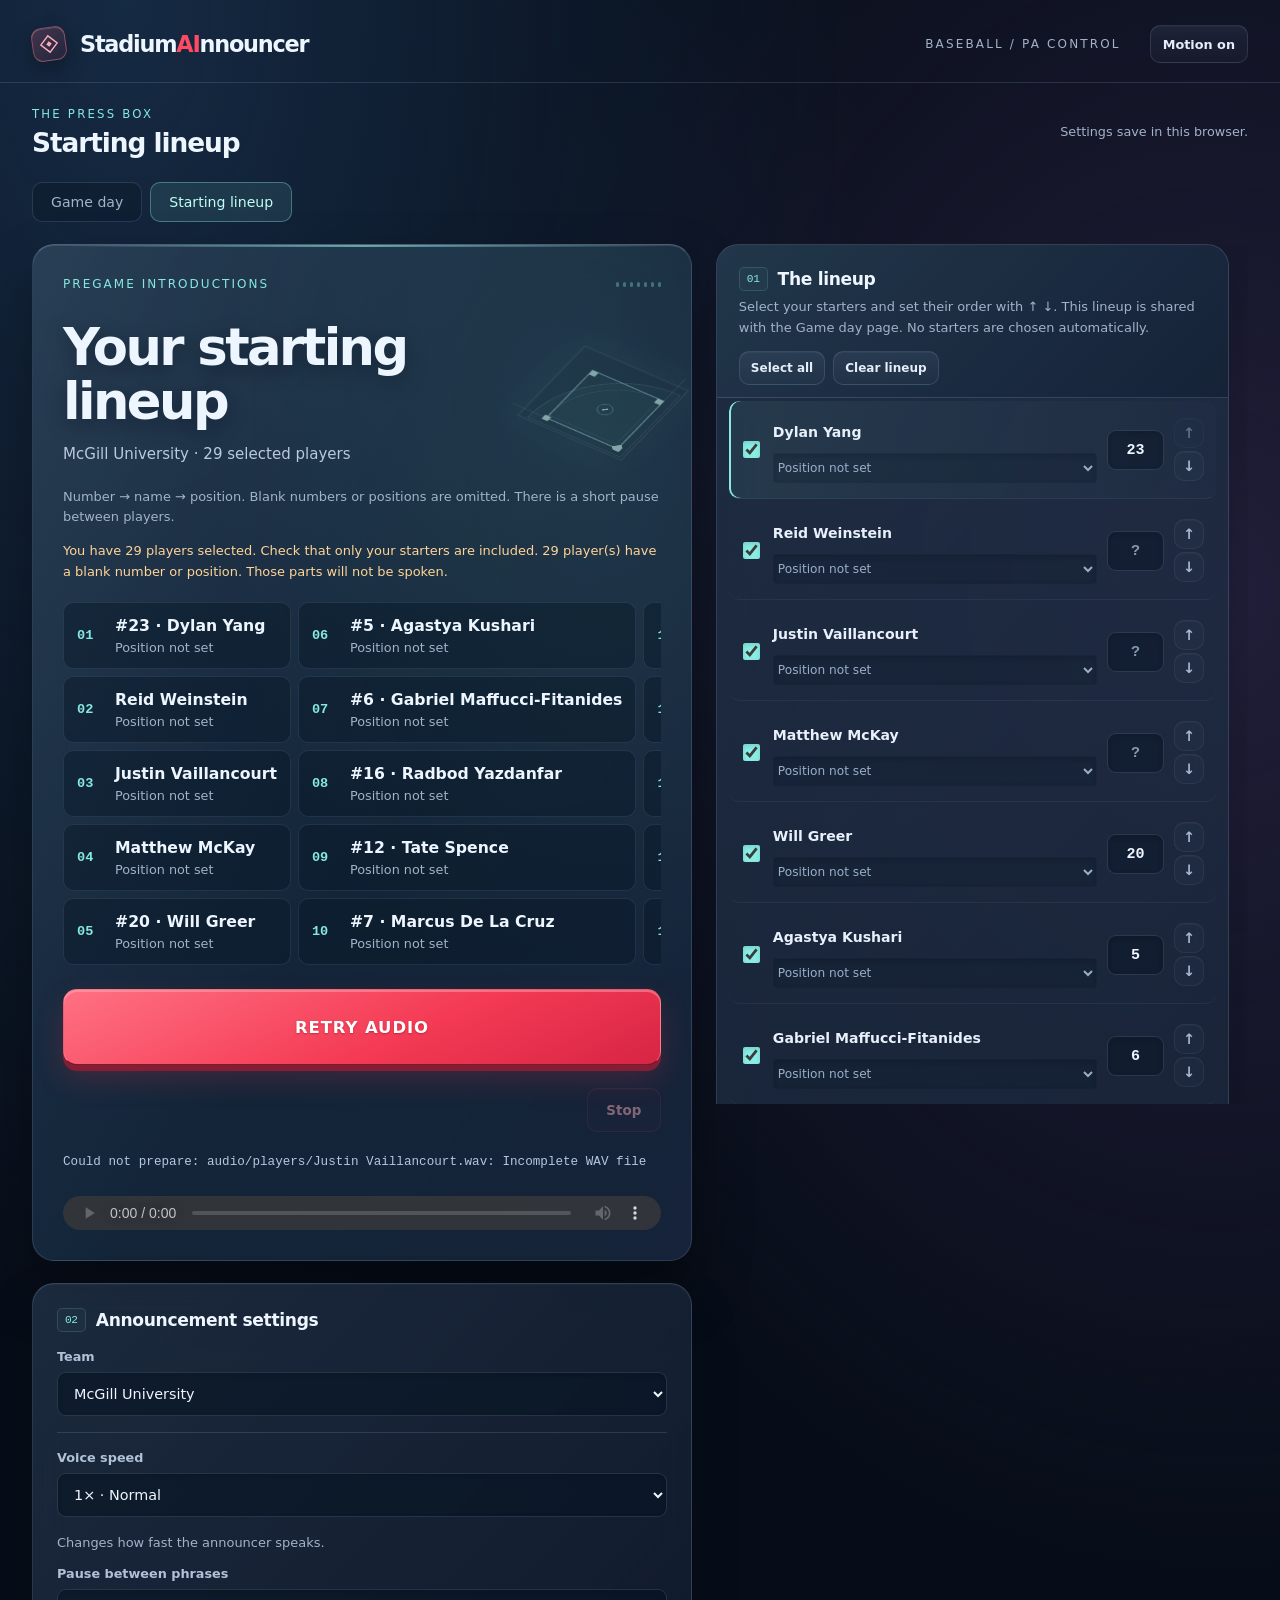
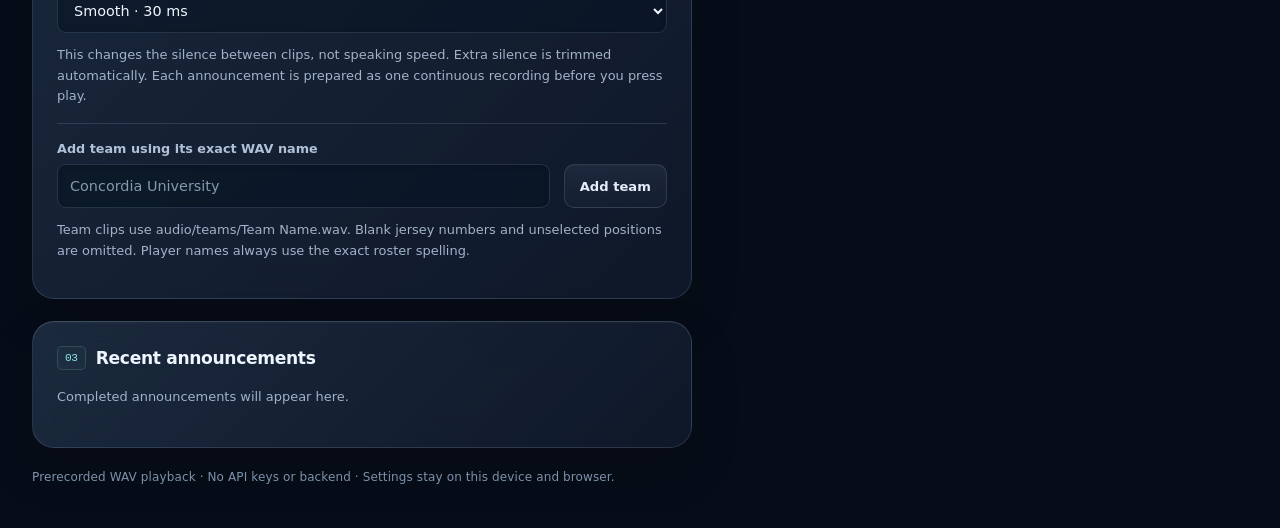
==== starting-lineup.html @ 3d97becd "Add starting lineup page announcing number, name and position in selected batting order" ====
<!doctype html>
<html lang="en"><head><meta charset="utf-8"><meta name="viewport" content="width=device-width,initial-scale=1"><title>Starting Lineup | StadiumAInnouncer</title><meta name="description" content="Modular baseball PA announcements using your prerecorded WAV clips."><link rel="icon" href="data:image/svg+xml,%3Csvg xmlns='http://www.w3.org/2000/svg' viewBox='0 0 32 32'%3E%3Crect width='32' height='32' rx='7' fill='%23b51e3b'/%3E%3Ctext x='7' y='24' fill='white' font-size='23' font-family='Arial'%3ES%3C/text%3E%3C/svg%3E"><style>
:root{color-scheme:dark;font-family:Inter,ui-sans-serif,system-ui,-apple-system,BlinkMacSystemFont,'Segoe UI',sans-serif;color:#edf5ff;background:#070d18;font-size:16px;--muted:#a2b2c9;--line:rgba(181,211,244,.15);--red:#ff4a61;--cyan:#85e8e1}
*{box-sizing:border-box}body{margin:0;min-height:100vh;background:radial-gradient(ellipse at 10% 0%,#152a43 0,transparent 45%),radial-gradient(ellipse at 95% 28%,#211e39 0,transparent 45%),#070d18}body:before{content:'';position:fixed;inset:0;pointer-events:none;background:repeating-linear-gradient(90deg,transparent 0,transparent 95px,#b7d4f704 96px),repeating-linear-gradient(0deg,transparent 0,transparent 95px,#b7d4f704 96px);z-index:-1}button,input,select{font:inherit}button{cursor:pointer}button:disabled{opacity:.48;cursor:not-allowed}button,input,select,summary{-webkit-tap-highlight-color:transparent}button:focus-visible,input:focus-visible,select:focus-visible,summary:focus-visible,[tabindex]:focus-visible{outline:3px solid var(--cyan);outline-offset:4px}
header{max-width:1504px;padding:25px 32px 19px;margin:auto;display:flex;align-items:center;gap:14px;border-bottom:1px solid var(--line)}header strong{font-size:1.4rem;letter-spacing:-.055em}header strong span{color:var(--red)}header p{margin:0 0 0 auto;color:var(--muted);font-size:.75rem;letter-spacing:.18em}.brand-mark{width:34px;height:34px;display:grid;place-items:center;border:1px solid #ff758973;border-radius:10px;background:linear-gradient(145deg,#ff718a33,#ae233317);box-shadow:0 8px 20px #0004,inset 0 1px 0 #ffffff26;transform:rotate(-8deg)}.brand-mark svg{width:22px;height:22px}.motion-toggle{margin-left:15px!important;font-size:.8rem!important;padding:8px 12px!important;min-height:38px!important}
main{max-width:1504px;margin:auto;padding:24px 32px}.topline{display:flex;align-items:center;justify-content:space-between;gap:16px;margin-bottom:24px}h1{font-size:1.65rem;letter-spacing:-.04em;margin:0}.desk-label{font-size:.73rem;letter-spacing:.19em;text-transform:uppercase;color:var(--cyan);margin-bottom:6px}.topline .help{font-size:.8rem}.layout{display:grid;grid-template-columns:minmax(0,1.24fr) minmax(400px,1fr);gap:24px;align-items:start}.layout>section{min-width:0}.panel{position:relative;background:linear-gradient(135deg,rgba(36,53,76,.73),rgba(15,25,43,.9));border:1px solid var(--line);border-top-color:#c2dcf332;border-radius:22px;padding:24px;margin-bottom:22px;box-shadow:0 20px 50px #00000029,inset 0 1px 0 #ffffff09;backdrop-filter:blur(20px);-webkit-backdrop-filter:blur(20px)}h2{font-size:1.07rem;letter-spacing:-.02em;margin:0 0 17px;display:flex;align-items:center;gap:10px}.section-index{font:500 .7rem ui-monospace,monospace;color:var(--cyan);padding:5px 7px;border:1px solid #85e8e129;border-radius:5px;background:#85e8e108}
.batter{isolation:isolate;overflow:hidden;padding:30px;background:linear-gradient(120deg,#243b52e8,#15273be8 55%,#17253cf2);border-top-color:#d1e7ff4a;box-shadow:0 30px 60px #0005,inset 0 1px 0 #e3f0ff20;perspective:900px}.batter:before{content:'';position:absolute;inset:0;z-index:-1;pointer-events:none;background:radial-gradient(ellipse at 85% 20%,#8ae8e219,transparent 48%),linear-gradient(120deg,#ffffff08,transparent 40%)}.batter:after{content:'';position:absolute;left:30px;right:30px;top:0;height:2px;background:linear-gradient(90deg,transparent,#89e7e29c,transparent);pointer-events:none}.eyebrow{font-size:.75rem;text-transform:uppercase;letter-spacing:.17em;color:var(--cyan);position:relative;z-index:1}.name{position:relative;z-index:1;font-size:clamp(2.6rem,4.1vw,4.2rem);font-weight:850;letter-spacing:-.05em;line-height:1.05;margin:28px 0 16px;max-width:80%;overflow-wrap:anywhere;text-shadow:0 5px 20px #07132160}.jersey{font:600 1.1rem ui-monospace,SFMono-Regular,monospace;color:#ff9aa8;letter-spacing:.03em;position:relative;z-index:1}.subtitle{color:#b9cade;font-size:.94rem;margin:9px 0 24px;position:relative;z-index:1;max-width:85%}.sequence{display:flex;flex-wrap:wrap;gap:7px;margin:20px 0 24px;position:relative;z-index:1}.clip{border:1px solid #cde6fa18;background:#05152565;border-radius:7px;padding:7px 9px;font-size:.78rem;color:#afc4d9;line-height:1.35}.clip.active{background:#85e8e122;border-color:#85e8e174;color:#aefaf4;box-shadow:0 0 18px #85e8e10d}
button{min-height:44px;background:linear-gradient(180deg,#b5d3fa14,#b5d3fa07);border:1px solid #b4d2f124;color:#e4edf9;border-radius:10px;padding:10px 15px;font-weight:600;box-shadow:inset 0 1px 0 #ffffff08;transition:background .18s,box-shadow .18s,transform .18s,border-color .18s}button:hover:not(:disabled){background-color:#bfd8fa12;border-color:#b4d2f14f;transform:translateY(-1px)}button:active:not(:disabled){transform:translateY(1px)}.primary{width:100%;min-height:76px;margin:0;background:linear-gradient(155deg,#ff7183,#f43a54 58%,#d72545);border:1px solid #ff97a373;border-bottom-color:#7e1928;color:white;font-size:1.03rem;letter-spacing:.15em;font-weight:800;border-radius:14px;box-shadow:0 6px 0 #851d35,0 14px 30px #fa395332,inset 0 2px 0 #ffbdc266;text-shadow:0 1px 2px #93152a80;position:relative;z-index:1}.primary:hover:not(:disabled){background-color:transparent;box-shadow:0 7px 0 #851d35,0 18px 40px #fa395342,inset 0 2px 0 #ffbdc266;transform:translateY(-1px)}.primary:active:not(:disabled){transform:translateY(4px);box-shadow:0 2px 0 #851d35,0 5px 15px #fa395332}.transport{display:grid;grid-template-columns:1fr 1fr auto;gap:9px;margin-top:23px}.transport button{font-size:.84rem;background:#09192b66}.transport .stop{color:#ffadba;background:#ff4a6109;border-color:#ff66722e;min-width:74px}.status{min-height:38px;margin:20px 0 0;font:400 .79rem/1.6 ui-monospace,monospace;color:#b3c7de;overflow-wrap:anywhere}audio{width:100%;height:34px;margin-top:6px;border-radius:8px;opacity:.83;display:block;color-scheme:dark}.meter{display:flex;align-items:center;gap:4px;height:18px;margin-left:auto}.meter i{width:3px;height:5px;border-radius:3px;background:#89e8e2;opacity:.35}.batter-top{display:flex;align-items:center;gap:12px;position:relative;z-index:1}body.is-playing .meter i{animation:meter .65s ease-in-out infinite alternate;opacity:1}body.is-playing .meter i:nth-child(2n){animation-delay:-.25s}body.is-playing .meter i:nth-child(3n){animation-delay:-.45s}
.diamond-art{position:absolute;width:200px;height:200px;right:-12px;top:58px;pointer-events:none;opacity:.56;z-index:0;transform-style:preserve-3d;transform:rotateX(48deg) rotateZ(-12deg);animation:float-diamond 10s ease-in-out infinite}.diamond-art svg{width:100%;height:100%;filter:drop-shadow(0 12px 10px #0007)}.diamond-art:after{content:'';position:absolute;inset:38px;border:1px solid #aaf4ee3d;transform:translateZ(-32px) rotate(45deg);box-shadow:0 0 35px #78e9ed13}.graphic-wrap{position:absolute;inset:0;pointer-events:none;transform:rotateX(var(--tilt-x,0deg)) rotateY(var(--tilt-y,0deg));transition:transform .5s ease}.batter>*:not(.graphic-wrap){position:relative}
.row{display:flex;gap:14px;align-items:end}.row>*{flex:1;min-width:0}label{display:block;font-size:.8rem;font-weight:550;color:#b1c2d8;margin:0 0 8px}input,select{width:100%;min-height:44px;border:1px solid #a7c7ea29;border-radius:9px;padding:10px 12px;background:#08142499;color:#eff6ff;font-size:.9rem;box-shadow:inset 0 2px 5px #0002}select{cursor:pointer;padding-right:22px}select option{background:#14243a;color:#f1f6ff}input::placeholder{color:#8698b0}.help{font-size:.81rem;color:var(--muted);line-height:1.6}.settings-panel .help{margin:12px 0}.settings-panel>div[style]{padding-top:17px;border-top:1px solid var(--line)}#teamForm{padding-top:17px;border-top:1px solid var(--line)}#teamForm button{flex:0 0 auto;font-size:.82rem}.settings-panel #speed{margin-bottom:4px}.history{padding-left:22px;margin-bottom:0;max-height:240px;overflow-y:auto}.history li{padding:10px 0;border-bottom:1px solid var(--line);font-size:.9rem;line-height:1.6}.history small{display:block;color:var(--muted);font-size:.78rem}.history li::marker{color:var(--cyan)}
.right-rail{position:sticky;top:20px;max-height:calc(100dvh - 40px);overflow-y:auto;overflow-x:hidden;padding:0 9px 0 0;scrollbar-gutter:stable;overscroll-behavior-y:contain;scrollbar-width:thin;scrollbar-color:#6c8ead70 transparent}.right-rail::-webkit-scrollbar,.scroll::-webkit-scrollbar{width:6px}.right-rail::-webkit-scrollbar-thumb,.scroll::-webkit-scrollbar-thumb{background:#6c8ead70;border-radius:6px}.roster-panel{padding:0;overflow:hidden}.roster-heading{padding:22px 22px 12px;background:linear-gradient(135deg,#23394cdd,#152237ee);border-bottom:1px solid var(--line)}.roster-heading h2{margin-bottom:6px}.roster-heading .help{margin:0}.toolbar{display:flex;gap:8px;margin:13px 0 0}.toolbar button{min-height:34px;font-size:.75rem;padding:7px 11px}.scroll{overflow:visible;max-height:none;padding:0 12px 10px}table{width:100%;border-collapse:separate;border-spacing:0}thead{position:absolute;width:1px;height:1px;overflow:hidden;clip-path:inset(50%)}tbody{display:block}tr{display:grid;grid-template-columns:24px minmax(0,1fr) 57px 32px;column-gap:10px;row-gap:5px;padding:15px 10px;border-bottom:1px solid #b5d5f311;position:relative;border-radius:10px;margin-top:3px;transition:background .2s}tr.selected{background:linear-gradient(90deg,#84e4de15,#84e4de03);box-shadow:inset 2px 0 0 #87e9e2}td{padding:0;min-width:0;border:0}td:first-child{grid-column:1;grid-row:1/3;display:flex;align-items:center;justify-content:center}td:nth-child(2){grid-column:2;grid-row:1;display:flex;align-items:center}td:nth-child(3){grid-column:3;grid-row:1/3;display:flex;align-items:center}td:nth-child(4){grid-column:2;grid-row:2}td:nth-child(5){grid-column:4;grid-row:1/3;display:flex;flex-direction:column;justify-content:center;gap:3px}td input[type=checkbox]{width:17px;height:17px;min-height:17px;accent-color:#8aeee5;cursor:pointer}td input[type=text]{width:100%;min-width:0;min-height:40px;padding:8px 4px;text-align:center;font:600 .94rem ui-monospace,monospace;background:#08142370}.playercell{min-width:0}.playercell button{text-align:left;min-height:32px;padding:3px 0;background:none;border:0;box-shadow:none;font-size:.88rem;font-weight:650;line-height:1.35;width:100%;color:#e7f0fb;overflow-wrap:anywhere}.playercell button:hover:not(:disabled){transform:none;color:var(--cyan);background:none}.playercell small{display:block;color:var(--muted)}td select{width:100%;min-width:0;min-height:30px;border-color:transparent;background:#07152533;padding:4px 20px 4px 0;border-radius:4px;color:#99afc8;font-size:.76rem}td select:hover{color:#e1efff}td:nth-child(5) button{min-height:30px;width:30px;padding:2px;border-color:#bad8ef11;background:#c0e1ff05;color:#a6b9d0;font-size:.9rem}summary{cursor:pointer;font-size:.96rem;font-weight:650;min-height:32px;line-height:1.5}summary::marker{color:#91d8d6}.files{padding:0;list-style:none;max-height:300px;overflow:auto;scrollbar-width:thin}.files li{font-size:.78rem;padding:10px 0;border-bottom:1px solid var(--line);overflow-wrap:anywhere;line-height:1.5}.ok{color:#94ddbf}.bad{color:#ff9dae}.muted{color:var(--muted)}footer{font-size:.75rem;color:#849ab4;padding:0 0 18px;letter-spacing:.01em}#check{font-size:.82rem}.audio-panel{background:linear-gradient(140deg,#203245bb,#101c30e6)}
@keyframes float-diamond{0%,100%{transform:translateY(0) rotateX(48deg) rotateZ(-12deg)}50%{transform:translateY(-10px) rotateX(55deg) rotateZ(-3deg)}}@keyframes meter{to{height:17px}}.motion-off .diamond-art,.motion-off .meter i{animation:none!important}.motion-off .graphic-wrap{transform:none!important}
@media(min-width:1600px){main{padding-top:30px}.name{font-size:4.4rem}.batter{padding:36px}}
@media(max-width:1050px){.layout{grid-template-columns:minmax(0,1.1fr) minmax(350px,1fr);gap:18px}main{padding:20px}header{padding:20px}.batter{padding:24px}.panel{padding:20px}.roster-panel{padding:0}.name{font-size:2.85rem}.diamond-art{width:160px;height:160px;right:-20px;opacity:.4}}
@media(max-width:820px){header p{display:none}.layout{grid-template-columns:1fr}.right-rail{position:static;max-height:none;overflow:visible;padding:0}.roster-panel .scroll{max-height:65dvh;overflow-y:auto;overscroll-behavior-y:auto;scrollbar-gutter:stable}.topline{margin-bottom:18px}.topline .help{max-width:140px;text-align:right;font-size:.73rem}.name{font-size:clamp(2.4rem,8vw,4rem)}.diamond-art{width:190px;height:190px;opacity:.5}.panel{margin-bottom:18px}.motion-toggle{margin-left:auto!important}.roster-heading{padding:20px}.history{max-height:180px}}
@media(max-width:450px){main{padding:18px 12px}header{padding:18px 14px;gap:9px}header strong{font-size:1.15rem}.brand-mark{width:29px;height:29px}.motion-toggle{font-size:.7rem!important;padding:6px 8px!important}h1{font-size:1.4rem}.desk-label{font-size:.66rem}.batter{padding:23px 18px}.panel{border-radius:18px}.name{max-width:90%;font-size:2.65rem}.diamond-art{width:135px;height:135px;right:-26px;top:70px;opacity:.32}.sequence{gap:5px}.clip{font-size:.72rem;padding:6px 7px}.transport{gap:6px}.transport button{font-size:.76rem;padding:9px 6px}.transport .stop{min-width:57px}.row{flex-wrap:wrap}.row>*{flex-basis:130px}#teamForm button{width:100%}.status{font-size:.73rem}.scroll{padding:0 7px 7px}tr{column-gap:7px;grid-template-columns:21px minmax(0,1fr) 49px 30px;padding:13px 7px}.playercell button{font-size:.83rem}}
@media(prefers-reduced-motion:reduce){*,*:before,*:after{animation:none!important;transition:none!important;scroll-behavior:auto!important}.graphic-wrap{transform:none!important}}

.page-tabs{display:flex;gap:8px;margin:0 0 22px}.page-tabs a{padding:11px 18px;border:1px solid var(--line);border-radius:10px;color:var(--muted);text-decoration:none;font-size:.88rem;background:#0c1a2b80}.page-tabs a[aria-current]{color:#c0fff5;background:#85e8e11a;border-color:#85e8e15e}.page-tabs a:focus-visible{outline:3px solid var(--cyan);outline-offset:3px}
[hidden]{display:none!important}.starting-card .name{font-size:clamp(2rem,4vw,3.3rem)}.starting-card .sequence{display:flex;flex-direction:column;max-height:370px;overflow-y:auto;padding-right:5px;scrollbar-width:thin}.lineup-entry{display:flex;align-items:center;gap:12px;border:1px solid #b3dafa1c;border-radius:10px;padding:13px;background:#06162566}.lineup-entry.active{border-color:#85e8e18c;background:#85e8e11b}.lineup-entry .order{font:600 .85rem ui-monospace,monospace;color:var(--cyan);min-width:26px}.lineup-entry strong{display:block;font-size:.98rem}.lineup-entry small{display:block;color:var(--muted);font-size:.8rem;margin-top:5px}.lineup-transport{display:flex;justify-content:flex-end}.lineup-transport #previous,.lineup-transport #next{display:none}.starting-card #batterNumber{display:none}.starting-card .primary{letter-spacing:.055em}#lineupWarning{color:#ffd497}
</style></head><body><header><div class="brand-mark" aria-hidden="true"><svg viewBox="0 0 24 24" fill="none"><path d="M12 3 21 12 12 21 3 12Z" stroke="#ffacb9" stroke-width="1.5"/><path d="m9 12 3-3 3 3-3 3Z" fill="#ffacb9"/></svg></div><strong>Stadium<span>AI</span>nnouncer</strong><p>BASEBALL / PA CONTROL</p><button id="motionToggle" class="motion-toggle" type="button" aria-pressed="true" aria-label="Toggle decorative motion">Motion on</button></header><main><div class="topline"><div><div class="desk-label">The press box</div><h1>Starting lineup</h1></div><span class="help" id="saveStatus">Settings save in this browser.</span></div><nav class="page-tabs" aria-label="Announcer pages"><a href="index.html" >Game day</a><a href="starting-lineup.html" aria-current="page">Starting lineup</a></nav><div class="layout"><section><div class="panel batter starting-card"><div class="graphic-wrap" aria-hidden="true"><div class="diamond-art"><svg viewBox="0 0 200 200" fill="none"><path d="M100 183 22 105A110 110 0 0 1 178 105Z" fill="#72d3ca0a" stroke="#a5f4ec" stroke-opacity=".25"/><path d="M100 163 43 106A80 80 0 0 1 157 106Z" stroke="#a5f4ec" stroke-opacity=".16"/><path d="m100 170-60-60 60-60 60 60Z" fill="#7fdace0c" stroke="#bafbf2" stroke-width="1.4" stroke-opacity=".65"/><path d="m100 170-88-88m88 88 88-88" stroke="#cffcf3" stroke-opacity=".2"/><path d="m100 50 5 5-5 5-5-5Zm55 55 5 5-5 5-5-5Zm-115 0 5 5-5 5-5-5Zm55 60h10v5l-5 5-5-5Z" fill="#d1fff3"/><circle cx="100" cy="110" r="8" stroke="#9beee2" stroke-opacity=".5"/><path d="M97 110h6" stroke="#d1fff3" stroke-width="2"/></svg></div></div><div class="batter-top"><div class="eyebrow" id="slot">Current batter</div><div class="meter" aria-hidden="true"><i></i><i></i><i></i><i></i><i></i><i></i><i></i></div></div><div class="name" id="batterName"></div><div class="jersey" id="batterNumber"></div><div class="subtitle" id="batterDetails"></div><p class="help">Number → name → position. Blank numbers or positions are omitted. There is a short pause between players.</p><p id="lineupWarning" class="help"></p><div class="sequence" id="sequence" aria-label="Starting lineup in announcement order"></div><button class="primary" id="announce">ANNOUNCE STARTING LINEUP</button><div class="transport lineup-transport"><button id="previous">← Previous</button><button id="next">Next batter →</button><button class="stop" id="stop" disabled>Stop</button></div><p class="status" id="status" role="status" aria-live="polite">Ready. Check audio before your first announcement.</p><audio id="audio" controls preload="auto" aria-label="Announcement audio"></audio></div><div class="panel settings-panel"><h2><span class="section-index">02</span> Announcement settings</h2><div class="row"><div><label for="team">Team</label><select id="team"></select></div><div hidden><label for="position">Selected player position</label><select id="position"></select></div></div><div style="margin-top:16px"><label for="speed">Voice speed</label><select id="speed"><option value="0.85">0.85× · Slower</option><option value="1">1× · Normal</option><option value="1.1">1.1× · Slightly faster</option><option value="1.25">1.25× · Faster</option><option value="1.5">1.5× · Fastest</option></select><p class="help">Changes how fast the announcer speaks.</p><label for="gap">Pause between phrases</label><select id="gap"><option value="0">Tight · no added pause</option><option value="30">Smooth · 30 ms</option><option value="60">Relaxed · 60 ms</option><option value="100">Measured · 100 ms</option><option value="150">Spacious · 150 ms</option><option value="200">Long pause · 200 ms</option><option value="400">Very long pause · 400 ms</option></select><p class="help">This changes the silence between clips, not speaking speed. Extra silence is trimmed automatically. Each announcement is prepared as one continuous recording before you press play.</p></div><form id="teamForm" class="row" style="margin-top:16px"><div><label for="newTeam">Add team using its exact WAV name</label><input id="newTeam" placeholder="Concordia University" maxlength="100" required></div><button type="submit">Add team</button></form><p class="help">Team clips use audio/teams/Team Name.wav. Blank jersey numbers and unselected positions are omitted. Player names always use the exact roster spelling.</p></div><div class="panel"><h2><span class="section-index">03</span> Recent announcements</h2><p class="help" id="emptyHistory">Completed announcements will appear here.</p><ol class="history" id="history"></ol></div></section><section class="right-rail" aria-label="Roster and audio checklist" tabindex="0"><div class="panel roster-panel"><div class="roster-heading"><h2><span class="section-index">01</span> The lineup</h2><p class="help">Select your starters and set their order with ↑ ↓. This lineup is shared with the Game day page. No starters are chosen automatically.</p><div class="toolbar"><button id="all">Select all</button><button id="none">Clear lineup</button></div></div><div class="scroll" tabindex="0" aria-label="Scrollable player roster"><table><thead><tr><th>In</th><th>Player</th><th>Jersey</th><th>Position</th><th>Order</th></tr></thead><tbody id="roster"></tbody></table></div></div><div class="panel audio-panel"><details><summary>Audio checklist</summary><p class="help">All 29 player clips are included. Check all roster clips and the selected team's clip on your website. This checks that each WAV loads, not whether the spoken name is correct.</p><button id="check">Check audio files</button><p class="help" id="checkStatus">Check that all required recordings are ready to play.</p><ul class="files" id="files"></ul><details><summary>Additional number clips included</summary><p class="help">These clips are included alongside Number One.wav through Number Ten.wav. Use Check audio files above to verify loading.</p><ul class="files" id="missingNumbers"></ul></details></details></div></section></div><footer>Prerecorded WAV playback · No API keys or backend · Settings stay on this device and browser.</footer></main><script>
'use strict';
// Single-page, dependency-free application. Audio paths are relative to index.html.
const originalRoster=[[23,'Dylan Yang'],['','Reid Weinstein'],['','Justin Vaillancourt'],['','Matthew McKay'],[20,'Will Greer'],[5,'Agastya Kushari'],[6,'Gabriel Maffucci-Fitanides'],[16,'Radbod Yazdanfar'],[12,'Tate Spence'],[7,'Marcus De La Cruz'],['','Keane Santos'],['','Matthew Baici'],['','Sri Paturi'],[52,'Alex Strapko'],[10,'Xavier Felx'],[17,'Sam Walsh'],['','Andrew Mueller'],['','Vincent Douville'],[29,'Bentley Dodson'],[45,'Dawson Kusel'],[13,'Gabriel Recque-Cruz'],[22,'Jackson Cohen'],['','William Durnford'],['','Matt Weitzman'],['','Owen Wong'],[37,'Davis Nickel'],['','Gabriel Vaillancourt'],[8,'Nathaniel Steffler'],[9,'Robby Glusker']];
const positions={'':'Position not set','Pitcher':'The Pitcher','Catcher':'The Catcher','First Baseman':'The First Baseman','Second Baseman':'The Second Baseman','Third Baseman':'The Third Baseman','Shortstop':'The Shortstop','Left Fielder':'Left Fielder','Center Fielder':'The Center Fielder','Right Fielder':'The Right Fielder','Designated Hitter':'The Designated Hitter'};
const small=['Zero','One','Two','Three','Four','Five','Six','Seven','Eight','Nine','Ten','Eleven','Twelve','Thirteen','Fourteen','Fifteen','Sixteen','Seventeen','Eighteen','Nineteen'];
function numberWords(n){if(n==='00')return 'Zero Zero';const v=Number(n);return v<20?small[v]:['','','Twenty','Thirty','Forty','Fifty','Sixty','Seventy','Eighty','Ninety'][Math.floor(v/10)]+(v%10?' '+small[v%10]:'');}
const $=id=>document.getElementById(id), key='stadiumainnouncer.modular.v1';
const includedTeams=["La Fléche","Carleton University","Ottawa University","Drummondville","éduoard mont-pétit","Université de Montréal","John Abbott College","McGill University"];
let state={players:originalRoster.map(([number,name],id)=>({id,name,number:String(number),position:'',active:true})),teams:[...includedTeams],team:'McGill University',current:0};
try {
 const saved=JSON.parse(localStorage.getItem(key));
 if(saved && Array.isArray(saved.players)) {
  const renamed={"Justin Vaillanourt":"Justin Vaillancourt","Matthew Mckay":"Matthew McKay","Gabriel Mfucci":"Gabriel Maffucci-Fitanides","Gabriel Vaillanourt":"Gabriel Vaillancourt"};
  const selected=saved.players.find(p=>p && p.id===saved.current);
  const selectedName=selected && (renamed[selected.name]||selected.name);
  saved.players=saved.players.filter(p=>p && p.name!=='Mont Phelps').map(p=>{
   const name=renamed[p.name]||p.name;
   return {...p,name,id:originalRoster.findIndex(row=>row[1]===name)};
  });
  saved.current=saved.players.find(p=>p.name===selectedName)?.id??0;
 }
 if(saved && Array.isArray(saved.players) && saved.players.length===originalRoster.length &&
 new Set(saved.players.map(p=>p.id)).size===originalRoster.length &&
 saved.players.every(p=>originalRoster[p.id] && originalRoster[p.id][1]===p.name &&
 /^(|[0-9]{1,2})$/.test(p.number) && Object.hasOwn(positions,p.position) && typeof p.active==='boolean') &&
 Array.isArray(saved.teams) && saved.teams.length && saved.teams.every(t=>typeof t==='string' && t.length<=100 && !/[\\\\/]/.test(t)) &&
 saved.teams.includes(saved.team)) state=saved;
} catch(e) {}

state.teams=[...new Set([...includedTeams,...state.teams])];
state.gapMs=[0,30,60,100,150,200,400].includes(state.gapMs)?state.gapMs:30;
state.speed=[0.85,1,1.1,1.25,1.5].includes(state.speed)?state.speed:1;
let busy=false,history=[],checks=new Map(),checkRun=false;
const audio=$('audio');
function save(){try{localStorage.setItem(key,JSON.stringify(state));$('saveStatus').textContent='Saved in this browser.';}catch(e){$('saveStatus').textContent='Browser storage unavailable. Changes last until this page closes.';}}
function lineup(){return state.players.filter(p=>p.active)}
function current(){const list=lineup();return list.find(p=>p.id===state.current)||list[0]}
function path(folder,name){return 'audio/'+folder+'/'+name+'.wav'}
function url(p){return p.split('/').map(encodeURIComponent).join('/')+(p.startsWith('audio/positions/')?'?voice=positions-v2':'')}
function playerIntro(p){return [...(p.number!==''?[path('numbers','Number '+numberWords(p.number))]:[]),path('players',p.name),...(p.position?[path('positions',positions[p.position])]:[])];}
function segments(p){return p?lineup().flatMap(playerIntro):[];}
function renderStartingLineup(){
 const list=lineup();$('slot').textContent='Pregame introductions';$('batterName').textContent='Your starting lineup';$('batterDetails').textContent=state.team+' · '+list.length+' selected players';
 const incomplete=list.filter(p=>p.number===''||!p.position);
 $('lineupWarning').textContent=!list.length?'Select your starters in the roster.':(list.length>10?'You have '+list.length+' players selected. Check that only your starters are included. ':'')+(incomplete.length?incomplete.length+' player(s) have a blank number or position. Those parts will not be spoken.':'');
 $('sequence').replaceChildren(...list.map((p,i)=>{const row=node('div',undefined,'lineup-entry');row.append(node('span',String(i+1).padStart(2,'0'),'order'));const details=node('div');details.append(node('strong',(p.number!==''?'#'+p.number+' · ':'')+p.name),node('small',p.position||'Position not set'));row.append(details);return row;}));
}

function node(tag,text,cls){const e=document.createElement(tag);if(text!==undefined)e.textContent=text;if(cls)e.className=cls;return e;}
function fillPositions(select,value){select.replaceChildren();for(const [k,v]of Object.entries(positions)){const o=node('option',k||v);o.value=k;select.append(o)}select.value=value;}
function render(){const p=current();if(p)state.current=p.id;$('slot').textContent=p?'Current batter · '+(lineup().findIndex(x=>x.id===p.id)+1)+' / '+lineup().length:'Current batter';$('batterName').textContent=p?p.name:'Set your lineup';$('batterNumber').textContent=p?(p.number!==''?'#'+p.number:'Jersey number not set'):'';$('batterDetails').textContent=p?state.team+' · '+(p.position||'Position not set'):'Select at least one player below.';$('sequence').replaceChildren(...segments(p).map(s=>node('span',s.split('/').pop().slice(0,-4),'clip')));$('team').replaceChildren(...state.teams.map(t=>{const o=node('option',t);o.value=t;return o}));$('team').value=state.team;fillPositions($('position'),p?p.position:'');$('position').disabled=!p||busy;$('announce').disabled=!p||busy;$('previous').disabled=!p||busy;$('next').disabled=!p||busy;$('stop').disabled=!busy;$('team').disabled=busy;$('roster').replaceChildren();for(const [i,player]of state.players.entries()){const tr=node('tr',undefined,p&&p.id===player.id?'selected':'');const inCell=node('td'),cb=document.createElement('input');cb.type='checkbox';cb.checked=player.active;cb.disabled=busy;cb.setAttribute('aria-label','Include '+player.name);cb.onchange=()=>{player.active=cb.checked;save();render()};inCell.append(cb);const playerCell=node('td',undefined,'playercell'),jump=node('button',player.name);jump.disabled=busy;jump.onclick=()=>{player.active=true;state.current=player.id;save();render()};playerCell.append(jump);const nc=node('td'),num=document.createElement('input');num.type='text';num.inputMode='numeric';num.maxLength=2;num.value=player.number;num.placeholder='?';num.disabled=busy;num.setAttribute('aria-label','Jersey number for '+player.name);num.onchange=()=>{const v=num.value.trim();if(!/^(|[0-9]{1,2})$/.test(v)){num.value=player.number;return}player.number=v;save();render()};nc.append(num);const pc=node('td'),sel=document.createElement('select');fillPositions(sel,player.position);sel.disabled=busy;sel.setAttribute('aria-label','Position for '+player.name);sel.onchange=()=>{player.position=sel.value;save();render()};pc.append(sel);const order=node('td');for(const [label,d]of [['↑',-1],['↓',1]]){const b=node('button',label);b.disabled=busy||i+d<0||i+d>=state.players.length;b.setAttribute('aria-label','Move '+player.name+(d<0?' up':' down'));b.onclick=()=>{[state.players[i],state.players[i+d]]=[state.players[i+d],state.players[i]];save();render()};order.append(b)}tr.append(inCell,playerCell,nc,pc,order);$('roster').append(tr)}$('all').disabled=busy;$('none').disabled=busy;for(const e of $('teamForm').elements)e.disabled=busy;$('gap').value=String(state.gapMs);$('gap').disabled=busy;$('speed').value=String(state.speed);renderStartingLineup();if(!busy)prepareCurrent();}
function message(t){$('status').textContent=t}
// Decode and join WAV samples locally. Playback still uses one ordinary audio element.
const clipCache=new Map(), announcementCache=new Map();
let prepared=null, preparingKey='', preparationError='', preparationToken=0;
const OUTPUT_RATE=48000;
function decodeWav(bytes){
 const v=new DataView(bytes),tag=o=>String.fromCharCode(...new Uint8Array(bytes,o,4));
 if(v.byteLength<44||tag(0)!=='RIFF'||tag(8)!=='WAVE')throw Error('Not a supported WAV file');
 let format,channels,rate,bits,block,dataOffset,dataLength;
 for(let o=12;o+8<=v.byteLength;){const size=v.getUint32(o+4,true),start=o+8;if(start+size>v.byteLength)throw Error('Incomplete WAV file');
  if(tag(o)==='fmt '){if(size<16)throw Error('Invalid WAV format');format=v.getUint16(start,true);channels=v.getUint16(start+2,true);rate=v.getUint32(start+4,true);block=v.getUint16(start+12,true);bits=v.getUint16(start+14,true);if(format===65534&&size>=40)format=v.getUint16(start+24,true);}
  if(tag(o)==='data'){dataOffset=start;dataLength=size;}o=start+size+(size%2);
 }
 if(!dataLength||!channels||channels>8||rate<8000||rate>192000||![1,3].includes(format)||!(format===1?[8,16,24,32]:[32,64]).includes(bits)||block!==channels*bits/8)throw Error('Use an uncompressed PCM WAV file');
 const count=Math.floor(dataLength/block),mono=new Float32Array(count),width=bits/8;
 for(let i=0;i<count;i++){let total=0;for(let c=0;c<channels;c++){const o=dataOffset+i*block+c*width;let x;
  if(format===3)x=bits===32?v.getFloat32(o,true):v.getFloat64(o,true);
  else if(bits===8)x=(v.getUint8(o)-128)/128;
  else if(bits===16)x=v.getInt16(o,true)/32768;
  else if(bits===24){let n=v.getUint8(o)|(v.getUint8(o+1)<<8)|(v.getUint8(o+2)<<16);if(n&8388608)n-=16777216;x=n/8388608;}
  else x=v.getInt32(o,true)/2147483648;
  total+=Number.isFinite(x)?x:0;
 }mono[i]=total/channels;}
 if(rate===OUTPUT_RATE)return mono;
 const out=new Float32Array(Math.round(count*OUTPUT_RATE/rate));for(let i=0;i<out.length;i++){const at=i*rate/OUTPUT_RATE,j=Math.floor(at),fraction=at-j;out[i]=mono[Math.min(j,count-1)]*(1-fraction)+mono[Math.min(j+1,count-1)]*fraction;}return out;
}
function trimEdges(samples){
 // Only remove quiet edges, never pauses inside a word or phrase.
 const windowSize=240,levels=[];let peak=0;
 for(let i=0;i<samples.length;i+=windowSize){let sum=0,end=Math.min(samples.length,i+windowSize);for(let j=i;j<end;j++)sum+=samples[j]*samples[j];const rms=Math.sqrt(sum/(end-i));levels.push(rms);peak=Math.max(peak,rms);}
 if(peak<0.0001)throw Error('Recording is silent');
 const threshold=Math.max(0.0004,peak*0.01);let first=levels.findIndex(x=>x>threshold),last=levels.length-1;while(last>first&&levels[last]<=threshold)last--;
 const begin=Math.max(0,first*windowSize-1440),end=Math.min(samples.length,(last+1)*windowSize+1920),out=samples.slice(begin,end);
 // A two-millisecond fade at each edge prevents waveform clicks.
 const fade=Math.min(96,Math.floor(out.length/2));for(let i=0;i<fade;i++){out[i]*=i/fade;out[out.length-1-i]*=i/fade;}return out;
}
async function loadClip(file){
 if(clipCache.has(file))return clipCache.get(file);
 const pending=(async()=>{const controller=new AbortController(),timer=setTimeout(()=>controller.abort(),20000);try{
  const response=await fetch(url(file),{signal:controller.signal});if(!response.ok)throw Error('HTTP '+response.status);
  return trimEdges(decodeWav(await response.arrayBuffer()));
 }catch(e){throw Error(file+': '+(e.name==='AbortError'?'Loading timed out':e.message));}finally{clearTimeout(timer)}})();
 clipCache.set(file,pending);pending.catch(()=>clipCache.delete(file));return pending;
}
function joinWav(clips,gapMs,playerEnds=[]){
 const gaps=clips.map((c,i)=>Math.round((playerEnds.includes(i)?650:gapMs)*OUTPUT_RATE/1000)),length=clips.reduce((sum,c)=>sum+c.length,0)+gaps.slice(0,-1).reduce((sum,n)=>sum+n,0),bytes=new ArrayBuffer(44+length*2),v=new DataView(bytes);
 const write=(at,s)=>{for(let i=0;i<s.length;i++)v.setUint8(at+i,s.charCodeAt(i));};
 write(0,'RIFF');v.setUint32(4,36+length*2,true);write(8,'WAVE');write(12,'fmt ');v.setUint32(16,16,true);v.setUint16(20,1,true);v.setUint16(22,1,true);v.setUint32(24,OUTPUT_RATE,true);v.setUint32(28,OUTPUT_RATE*2,true);v.setUint16(32,2,true);v.setUint16(34,16,true);write(36,'data');v.setUint32(40,length*2,true);
 let cursor=0;const starts=[];clips.forEach((clip,i)=>{starts.push(cursor/OUTPUT_RATE);for(const x of clip){const s=Math.max(-1,Math.min(1,x));v.setInt16(44+cursor++*2,Math.round(s*(s<0?32768:32767)),true);}if(i<clips.length-1)cursor+=gaps[i];});return {bytes,starts,duration:length/OUTPUT_RATE};
}
function sequenceKey(paths){return JSON.stringify([state.gapMs,paths]);}
async function buildAnnouncement(paths,gapMs){
 const key=JSON.stringify([gapMs,paths]);if(announcementCache.has(key))return announcementCache.get(key);
 let offset=0;const groupStarts=[],playerEnds=[];for(const p of lineup()){groupStarts.push(offset);offset+=playerIntro(p).length;playerEnds.push(offset-1);}
 const result=joinWav(await Promise.all(paths.map(loadClip)),gapMs,playerEnds),record={key,starts:groupStarts.map(i=>result.starts[i]),duration:result.duration,source:URL.createObjectURL(new Blob([result.bytes],{type:'audio/wav'}))};
 announcementCache.set(key,record);
 // Keep a small cache of complete sentences; original decoded clips are reused.
 while(announcementCache.size>8){const oldest=announcementCache.keys().next().value;if(oldest===prepared?.key){const keep=announcementCache.get(oldest);announcementCache.delete(oldest);announcementCache.set(oldest,keep);continue;}URL.revokeObjectURL(announcementCache.get(oldest).source);announcementCache.delete(oldest);}
 return record;
}
function applyVoiceSpeed(){audio.defaultPlaybackRate=state.speed;audio.playbackRate=state.speed;audio.preservesPitch=true;audio.webkitPreservesPitch=true;}
function readyMessage(){return 'Ready · '+(prepared.duration/state.speed).toFixed(2)+' seconds · Voice '+state.speed+'× · Added pause '+state.gapMs+' ms';}
function prepareCurrent(){
 if(busy)return;const paths=segments(current()),key=sequenceKey(paths);
 if(!paths.length){preparationToken++;preparingKey='';prepared=null;audio.removeAttribute('src');audio.load();message('Select at least one player.');return;}
 if(prepared?.key===key){$('announce').disabled=false;applyVoiceSpeed();message(readyMessage());return;}
 if(preparingKey===key)return;
 prepared=null;preparationError='';audio.pause();audio.removeAttribute('src');audio.load();preparingKey=key;const token=++preparationToken;
 $('announce').disabled=true;$('announce').textContent='PREPARING…';message('Preparing the full starting lineup…');
 buildAnnouncement(paths,state.gapMs).then(result=>{
  if(token!==preparationToken)return;prepared=result;preparingKey='';audio.src=result.source;audio.load();$('announce').disabled=false;$('announce').textContent='ANNOUNCE STARTING LINEUP';applyVoiceSpeed();message(readyMessage());
 }).catch(e=>{if(token!==preparationToken)return;preparingKey='';preparationError=e.message;$('announce').disabled=false;$('announce').textContent='RETRY AUDIO';message('Could not prepare: '+e.message);});
}
function finish(text){busy=false;audio.pause();render();message(text);}
function playPrepared(){
 if(busy||!current())return;
 if(!prepared||prepared.key!==sequenceKey(segments(current()))){prepareCurrent();return;}
 busy=true;audio.currentTime=0;render();message('Announcing the starting lineup…');
 // Called directly from the tap so mobile browsers allow audio playback.
 applyVoiceSpeed();const attempt=audio.play();if(attempt)attempt.catch(e=>{if(!busy)return;finish(e.name==='NotAllowedError'?'Tap ANNOUNCE to allow playback.':'Playback failed. Tap ANNOUNCE to retry.');});
}
audio.addEventListener('error',()=>{if(busy)finish('The prepared audio could not play. Tap ANNOUNCE to retry.');});
audio.addEventListener('timeupdate',()=>{if(!busy||!prepared)return;let active=0;prepared.starts.forEach((t,i)=>{if(audio.currentTime>=t)active=i});[...$('sequence').children].forEach((e,i)=>e.classList.toggle('active',i===active));});
audio.addEventListener('loadedmetadata',applyVoiceSpeed);
audio.addEventListener('play',()=>{applyVoiceSpeed();if(!busy&&prepared){busy=true;render();message('Announcing '+current().name+'…');}});
audio.addEventListener('ended',()=>{if(!busy)return;const p=current();history.unshift({name:'Starting lineup · '+lineup().length+' players',team:state.team,number:'',position:'',time:new Date().toLocaleTimeString([], {hour:'2-digit',minute:'2-digit'})});history=history.slice(0,30);$('history').replaceChildren(...history.map(h=>{const li=node('li',(h.number!==''?'#'+h.number+' · ':'')+h.name);li.append(node('small',h.time+' · '+h.team+(h.position?' · '+h.position:'')));return li}));$('emptyHistory').hidden=true;finish('Starting lineup announcement complete.');});
$('announce').onclick=playPrepared;
$('stop').onclick=()=>{if(busy){audio.pause();audio.currentTime=0;finish('Announcement stopped.');}};
$('speed').onchange=()=>{state.speed=Number($('speed').value);applyVoiceSpeed();save();if(busy)message('Announcing the starting lineup at '+state.speed+'×');else if(prepared)message(readyMessage());};
$('gap').onchange=()=>{state.gapMs=Number($('gap').value);save();render();};
function advance(d){const list=lineup();if(busy||!list.length)return;state.current=list[(list.findIndex(p=>p.id===current().id)+d+list.length)%list.length].id;save();render()}
$('previous').onclick=()=>advance(-1);$('next').onclick=()=>advance(1);$('position').onchange=()=>{current().position=$('position').value;save();render()};$('team').onchange=()=>{state.team=$('team').value;save();render()};$('teamForm').onsubmit=e=>{e.preventDefault();const t=$('newTeam').value.trim().replace(/\.wav$/i,'');if(!t||/[\\/]/.test(t)){message('Use a team filename without a folder path.');return}if(!state.teams.includes(t))state.teams.push(t);state.team=t;$('newTeam').value='';save();render()};$('all').onclick=()=>{state.players.forEach(p=>p.active=true);save();render()};$('none').onclick=()=>{state.players.forEach(p=>p.active=false);save();render()};
function requiredFiles(){
const files=[path('phrases','Now Batting For'),path('teams',state.team)];
for(const [label,filename] of Object.entries(positions))if(label)files.push(path('positions',filename));
for(const p of state.players){files.push(path('players',p.name));if(p.number!=='')files.push(path('numbers','Number '+numberWords(p.number)));}
return [...new Set(files)];
}
function probe(file){return new Promise(resolve=>{const a=document.createElement('audio');let timer;const done=ok=>{clearTimeout(timer);a.onloadeddata=null;a.onerror=null;a.removeAttribute('src');a.load();resolve(ok)};a.preload='auto';a.onloadeddata=()=>done(true);a.onerror=()=>done(false);timer=setTimeout(()=>done(false),12000);a.src=url(file);a.load();});}
$('check').onclick=async()=>{if(checkRun)return;if(location.protocol==='file:'){$('checkStatus').textContent='For reliable checks, open the GitHub Pages URL with your audio folder uploaded.';return}checkRun=true;$('check').disabled=true;const files=requiredFiles();let done=0,failed=0;$('files').replaceChildren();for(let i=0;i<files.length;i+=4){const group=files.slice(i,i+4);const results=await Promise.all(group.map(probe));results.forEach((ok,j)=>{checks.set(group[j],ok);done++;if(!ok)failed++;$('files').append(node('li',(ok?'Loaded: ':'Missing or unreadable: ')+group[j],ok?'ok':'bad'))});$('checkStatus').textContent=done+' / '+files.length+' checked · '+failed+' missing or unreadable.';}checkRun=false;$('check').disabled=false;};
[12,13,16,17,20,22,23,29,37,45,52].forEach(n=>$('missingNumbers').append(node('li',path('numbers','Number '+numberWords(String(n))))));render();

const motionButton=$('motionToggle'),batterCard=document.querySelector('.batter');
let decorativeMotion=!window.matchMedia('(prefers-reduced-motion: reduce)').matches;
try{const choice=localStorage.getItem('stadiumainnouncer.motion');if(choice!==null)decorativeMotion=choice==='on';}catch(e){}
function setMotion(){document.body.classList.toggle('motion-off',!decorativeMotion);motionButton.textContent=decorativeMotion?'Motion on':'Motion off';motionButton.setAttribute('aria-pressed',String(decorativeMotion));}
motionButton.onclick=()=>{decorativeMotion=!decorativeMotion;setMotion();try{localStorage.setItem('stadiumainnouncer.motion',decorativeMotion?'on':'off');}catch(e){}};
setMotion();
batterCard.addEventListener('pointermove',event=>{if(!decorativeMotion||event.pointerType!=='mouse')return;const r=batterCard.getBoundingClientRect();batterCard.style.setProperty('--tilt-x',((.5-(event.clientY-r.top)/r.height)*5)+'deg');batterCard.style.setProperty('--tilt-y',(((event.clientX-r.left)/r.width-.5)*7)+'deg');});
batterCard.addEventListener('pointerleave',()=>{batterCard.style.setProperty('--tilt-x','0deg');batterCard.style.setProperty('--tilt-y','0deg');});
audio.addEventListener('playing',()=>document.body.classList.add('is-playing'));
for(const event of ['pause','ended','error','emptied'])audio.addEventListener(event,()=>document.body.classList.remove('is-playing'));

</script></body></html>
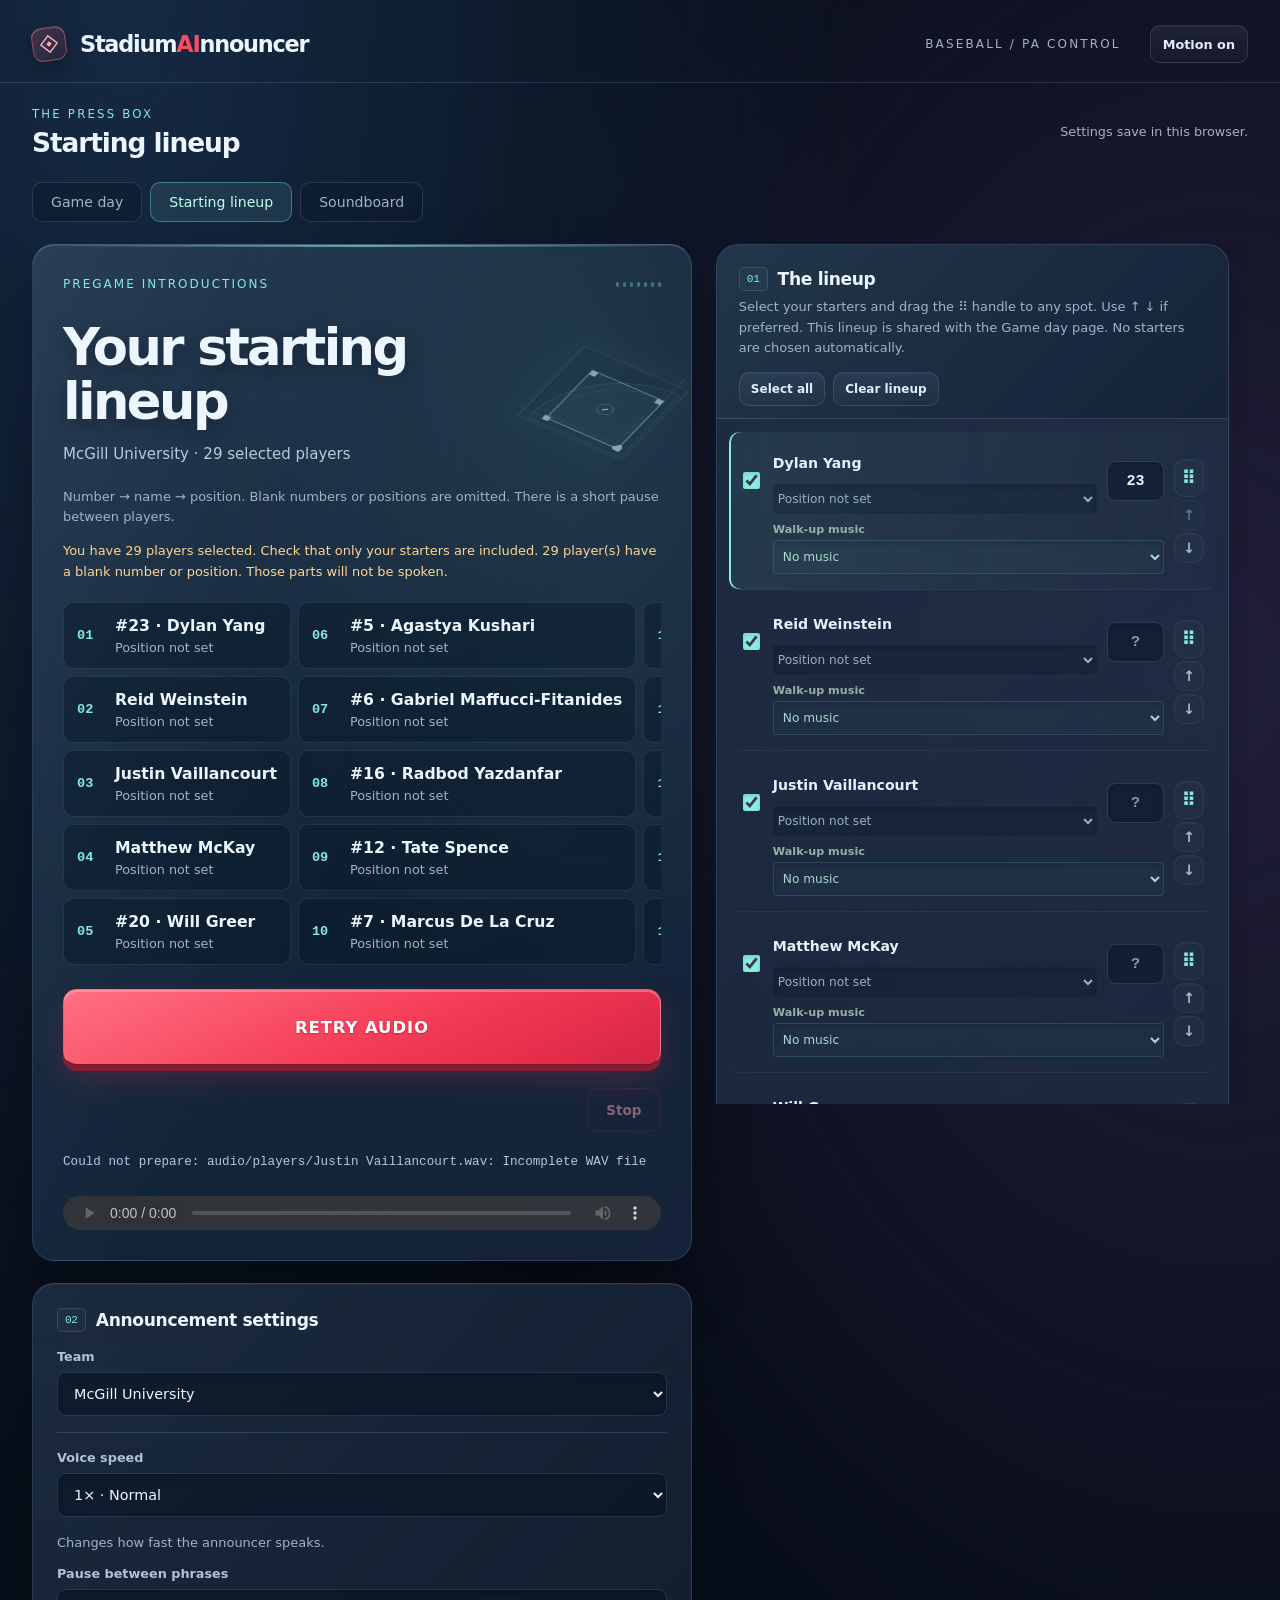
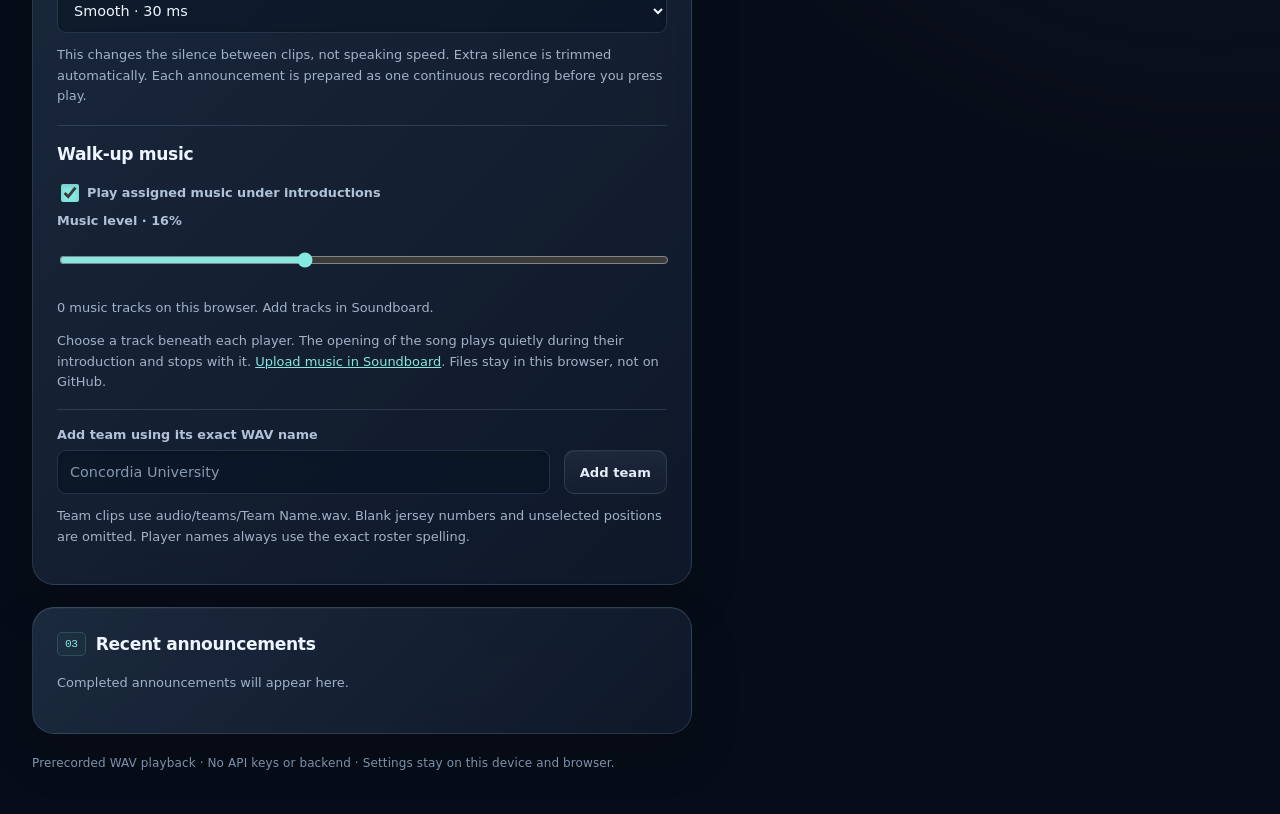
==== commit 84b5eb92: "Add touch drag-and-drop roster, per-player walk-up music, and local stadium soundboard" ====
--- a/starting-lineup.html
+++ b/starting-lineup.html
@@ -18,8 +18,9 @@
 
 .page-tabs{display:flex;gap:8px;margin:0 0 22px}.page-tabs a{padding:11px 18px;border:1px solid var(--line);border-radius:10px;color:var(--muted);text-decoration:none;font-size:.88rem;background:#0c1a2b80}.page-tabs a[aria-current]{color:#c0fff5;background:#85e8e11a;border-color:#85e8e15e}.page-tabs a:focus-visible{outline:3px solid var(--cyan);outline-offset:3px}
 [hidden]{display:none!important}.starting-card .name{font-size:clamp(2rem,4vw,3.3rem)}.starting-card .sequence{display:flex;flex-direction:column;max-height:370px;overflow-y:auto;padding-right:5px;scrollbar-width:thin}.lineup-entry{display:flex;align-items:center;gap:12px;border:1px solid #b3dafa1c;border-radius:10px;padding:13px;background:#06162566}.lineup-entry.active{border-color:#85e8e18c;background:#85e8e11b}.lineup-entry .order{font:600 .85rem ui-monospace,monospace;color:var(--cyan);min-width:26px}.lineup-entry strong{display:block;font-size:.98rem}.lineup-entry small{display:block;color:var(--muted);font-size:.8rem;margin-top:5px}.lineup-transport{display:flex;justify-content:flex-end}.lineup-transport #previous,.lineup-transport #next{display:none}.starting-card #batterNumber{display:none}.starting-card .primary{letter-spacing:.055em}#lineupWarning{color:#ffd497}
-</style></head><body><header><div class="brand-mark" aria-hidden="true"><svg viewBox="0 0 24 24" fill="none"><path d="M12 3 21 12 12 21 3 12Z" stroke="#ffacb9" stroke-width="1.5"/><path d="m9 12 3-3 3 3-3 3Z" fill="#ffacb9"/></svg></div><strong>Stadium<span>AI</span>nnouncer</strong><p>BASEBALL / PA CONTROL</p><button id="motionToggle" class="motion-toggle" type="button" aria-pressed="true" aria-label="Toggle decorative motion">Motion on</button></header><main><div class="topline"><div><div class="desk-label">The press box</div><h1>Starting lineup</h1></div><span class="help" id="saveStatus">Settings save in this browser.</span></div><nav class="page-tabs" aria-label="Announcer pages"><a href="index.html" >Game day</a><a href="starting-lineup.html" aria-current="page">Starting lineup</a></nav><div class="layout"><section><div class="panel batter starting-card"><div class="graphic-wrap" aria-hidden="true"><div class="diamond-art"><svg viewBox="0 0 200 200" fill="none"><path d="M100 183 22 105A110 110 0 0 1 178 105Z" fill="#72d3ca0a" stroke="#a5f4ec" stroke-opacity=".25"/><path d="M100 163 43 106A80 80 0 0 1 157 106Z" stroke="#a5f4ec" stroke-opacity=".16"/><path d="m100 170-60-60 60-60 60 60Z" fill="#7fdace0c" stroke="#bafbf2" stroke-width="1.4" stroke-opacity=".65"/><path d="m100 170-88-88m88 88 88-88" stroke="#cffcf3" stroke-opacity=".2"/><path d="m100 50 5 5-5 5-5-5Zm55 55 5 5-5 5-5-5Zm-115 0 5 5-5 5-5-5Zm55 60h10v5l-5 5-5-5Z" fill="#d1fff3"/><circle cx="100" cy="110" r="8" stroke="#9beee2" stroke-opacity=".5"/><path d="M97 110h6" stroke="#d1fff3" stroke-width="2"/></svg></div></div><div class="batter-top"><div class="eyebrow" id="slot">Current batter</div><div class="meter" aria-hidden="true"><i></i><i></i><i></i><i></i><i></i><i></i><i></i></div></div><div class="name" id="batterName"></div><div class="jersey" id="batterNumber"></div><div class="subtitle" id="batterDetails"></div><p class="help">Number → name → position. Blank numbers or positions are omitted. There is a short pause between players.</p><p id="lineupWarning" class="help"></p><div class="sequence" id="sequence" aria-label="Starting lineup in announcement order"></div><button class="primary" id="announce">ANNOUNCE STARTING LINEUP</button><div class="transport lineup-transport"><button id="previous">← Previous</button><button id="next">Next batter →</button><button class="stop" id="stop" disabled>Stop</button></div><p class="status" id="status" role="status" aria-live="polite">Ready. Check audio before your first announcement.</p><audio id="audio" controls preload="auto" aria-label="Announcement audio"></audio></div><div class="panel settings-panel"><h2><span class="section-index">02</span> Announcement settings</h2><div class="row"><div><label for="team">Team</label><select id="team"></select></div><div hidden><label for="position">Selected player position</label><select id="position"></select></div></div><div style="margin-top:16px"><label for="speed">Voice speed</label><select id="speed"><option value="0.85">0.85× · Slower</option><option value="1">1× · Normal</option><option value="1.1">1.1× · Slightly faster</option><option value="1.25">1.25× · Faster</option><option value="1.5">1.5× · Fastest</option></select><p class="help">Changes how fast the announcer speaks.</p><label for="gap">Pause between phrases</label><select id="gap"><option value="0">Tight · no added pause</option><option value="30">Smooth · 30 ms</option><option value="60">Relaxed · 60 ms</option><option value="100">Measured · 100 ms</option><option value="150">Spacious · 150 ms</option><option value="200">Long pause · 200 ms</option><option value="400">Very long pause · 400 ms</option></select><p class="help">This changes the silence between clips, not speaking speed. Extra silence is trimmed automatically. Each announcement is prepared as one continuous recording before you press play.</p></div><form id="teamForm" class="row" style="margin-top:16px"><div><label for="newTeam">Add team using its exact WAV name</label><input id="newTeam" placeholder="Concordia University" maxlength="100" required></div><button type="submit">Add team</button></form><p class="help">Team clips use audio/teams/Team Name.wav. Blank jersey numbers and unselected positions are omitted. Player names always use the exact roster spelling.</p></div><div class="panel"><h2><span class="section-index">03</span> Recent announcements</h2><p class="help" id="emptyHistory">Completed announcements will appear here.</p><ol class="history" id="history"></ol></div></section><section class="right-rail" aria-label="Roster and audio checklist" tabindex="0"><div class="panel roster-panel"><div class="roster-heading"><h2><span class="section-index">01</span> The lineup</h2><p class="help">Select your starters and set their order with ↑ ↓. This lineup is shared with the Game day page. No starters are chosen automatically.</p><div class="toolbar"><button id="all">Select all</button><button id="none">Clear lineup</button></div></div><div class="scroll" tabindex="0" aria-label="Scrollable player roster"><table><thead><tr><th>In</th><th>Player</th><th>Jersey</th><th>Position</th><th>Order</th></tr></thead><tbody id="roster"></tbody></table></div></div><div class="panel audio-panel"><details><summary>Audio checklist</summary><p class="help">All 29 player clips are included. Check all roster clips and the selected team's clip on your website. This checks that each WAV loads, not whether the spoken name is correct.</p><button id="check">Check audio files</button><p class="help" id="checkStatus">Check that all required recordings are ready to play.</p><ul class="files" id="files"></ul><details><summary>Additional number clips included</summary><p class="help">These clips are included alongside Number One.wav through Number Ten.wav. Use Check audio files above to verify loading.</p><ul class="files" id="missingNumbers"></ul></details></details></div></section></div><footer>Prerecorded WAV playback · No API keys or backend · Settings stay on this device and browser.</footer></main><script>
+</style><link rel="stylesheet" href="stadium-extras.css?v=1"></head><body><header><div class="brand-mark" aria-hidden="true"><svg viewBox="0 0 24 24" fill="none"><path d="M12 3 21 12 12 21 3 12Z" stroke="#ffacb9" stroke-width="1.5"/><path d="m9 12 3-3 3 3-3 3Z" fill="#ffacb9"/></svg></div><strong>Stadium<span>AI</span>nnouncer</strong><p>BASEBALL / PA CONTROL</p><button id="motionToggle" class="motion-toggle" type="button" aria-pressed="true" aria-label="Toggle decorative motion">Motion on</button></header><main><div class="topline"><div><div class="desk-label">The press box</div><h1>Starting lineup</h1></div><span class="help" id="saveStatus">Settings save in this browser.</span></div><nav class="page-tabs" aria-label="Announcer pages"><a href="index.html" >Game day</a><a href="starting-lineup.html" aria-current="page">Starting lineup</a><a href="soundboard.html">Soundboard</a></nav><div class="layout"><section><div class="panel batter starting-card"><div class="graphic-wrap" aria-hidden="true"><div class="diamond-art"><svg viewBox="0 0 200 200" fill="none"><path d="M100 183 22 105A110 110 0 0 1 178 105Z" fill="#72d3ca0a" stroke="#a5f4ec" stroke-opacity=".25"/><path d="M100 163 43 106A80 80 0 0 1 157 106Z" stroke="#a5f4ec" stroke-opacity=".16"/><path d="m100 170-60-60 60-60 60 60Z" fill="#7fdace0c" stroke="#bafbf2" stroke-width="1.4" stroke-opacity=".65"/><path d="m100 170-88-88m88 88 88-88" stroke="#cffcf3" stroke-opacity=".2"/><path d="m100 50 5 5-5 5-5-5Zm55 55 5 5-5 5-5-5Zm-115 0 5 5-5 5-5-5Zm55 60h10v5l-5 5-5-5Z" fill="#d1fff3"/><circle cx="100" cy="110" r="8" stroke="#9beee2" stroke-opacity=".5"/><path d="M97 110h6" stroke="#d1fff3" stroke-width="2"/></svg></div></div><div class="batter-top"><div class="eyebrow" id="slot">Current batter</div><div class="meter" aria-hidden="true"><i></i><i></i><i></i><i></i><i></i><i></i><i></i></div></div><div class="name" id="batterName"></div><div class="jersey" id="batterNumber"></div><div class="subtitle" id="batterDetails"></div><p class="help">Number → name → position. Blank numbers or positions are omitted. There is a short pause between players.</p><p id="lineupWarning" class="help"></p><div class="sequence" id="sequence" aria-label="Starting lineup in announcement order"></div><button class="primary" id="announce">ANNOUNCE STARTING LINEUP</button><div class="transport lineup-transport"><button id="previous">← Previous</button><button id="next">Next batter →</button><button class="stop" id="stop" disabled>Stop</button></div><p class="status" id="status" role="status" aria-live="polite">Ready. Check audio before your first announcement.</p><audio id="audio" controls preload="auto" aria-label="Announcement audio"></audio></div><div class="panel settings-panel"><h2><span class="section-index">02</span> Announcement settings</h2><div class="row"><div><label for="team">Team</label><select id="team"></select></div><div hidden><label for="position">Selected player position</label><select id="position"></select></div></div><div style="margin-top:16px"><label for="speed">Voice speed</label><select id="speed"><option value="0.85">0.85× · Slower</option><option value="1">1× · Normal</option><option value="1.1">1.1× · Slightly faster</option><option value="1.25">1.25× · Faster</option><option value="1.5">1.5× · Fastest</option></select><p class="help">Changes how fast the announcer speaks.</p><label for="gap">Pause between phrases</label><select id="gap"><option value="0">Tight · no added pause</option><option value="30">Smooth · 30 ms</option><option value="60">Relaxed · 60 ms</option><option value="100">Measured · 100 ms</option><option value="150">Spacious · 150 ms</option><option value="200">Long pause · 200 ms</option><option value="400">Very long pause · 400 ms</option></select><p class="help">This changes the silence between clips, not speaking speed. Extra silence is trimmed automatically. Each announcement is prepared as one continuous recording before you press play.</p></div><div class="music-settings"><h2>Walk-up music</h2><label><input type="checkbox" id="walkupEnabled">Play assigned music under introductions</label><label for="walkupVolume">Music level · <span id="walkupLevel">16%</span></label><input id="walkupVolume" type="range" min="0" max="40" step="1" value="16"><p class="help" id="musicLibraryStatus">Loading your music library…</p><p class="help">Choose a track beneath each player. The opening of the song plays quietly during their introduction and stops with it. <a href="soundboard.html">Upload music in Soundboard</a>. Files stay in this browser, not on GitHub.</p></div><form id="teamForm" class="row" style="margin-top:16px"><div><label for="newTeam">Add team using its exact WAV name</label><input id="newTeam" placeholder="Concordia University" maxlength="100" required></div><button type="submit">Add team</button></form><p class="help">Team clips use audio/teams/Team Name.wav. Blank jersey numbers and unselected positions are omitted. Player names always use the exact roster spelling.</p></div><div class="panel"><h2><span class="section-index">03</span> Recent announcements</h2><p class="help" id="emptyHistory">Completed announcements will appear here.</p><ol class="history" id="history"></ol></div></section><section class="right-rail" aria-label="Roster and audio checklist" tabindex="0"><div class="panel roster-panel"><div class="roster-heading"><h2><span class="section-index">01</span> The lineup</h2><p class="help">Select your starters and drag the ⠿ handle to any spot. Use ↑ ↓ if preferred. This lineup is shared with the Game day page. No starters are chosen automatically.</p><div class="toolbar"><button id="all">Select all</button><button id="none">Clear lineup</button></div></div><p class="reorder-status" id="reorderStatus" role="status" aria-live="polite"></p><div class="scroll" tabindex="0" aria-label="Scrollable player roster"><table><thead><tr><th>In</th><th>Player</th><th>Jersey</th><th>Position</th><th>Order</th></tr></thead><tbody id="roster"></tbody></table></div></div><div class="panel audio-panel"><details><summary>Audio checklist</summary><p class="help">All 29 player clips are included. Check all roster clips and the selected team's clip on your website. This checks that each WAV loads, not whether the spoken name is correct.</p><button id="check">Check audio files</button><p class="help" id="checkStatus">Check that all required recordings are ready to play.</p><ul class="files" id="files"></ul><details><summary>Additional number clips included</summary><p class="help">These clips are included alongside Number One.wav through Number Ten.wav. Use Check audio files above to verify loading.</p><ul class="files" id="missingNumbers"></ul></details></details></div></section></div><footer>Prerecorded WAV playback · No API keys or backend · Settings stay on this device and browser.</footer></main><script src="stadium-media.js?v=1"></script><script>
 'use strict';
+const IS_STARTING_LINEUP=true;
 // Single-page, dependency-free application. Audio paths are relative to index.html.
 const originalRoster=[[23,'Dylan Yang'],['','Reid Weinstein'],['','Justin Vaillancourt'],['','Matthew McKay'],[20,'Will Greer'],[5,'Agastya Kushari'],[6,'Gabriel Maffucci-Fitanides'],[16,'Radbod Yazdanfar'],[12,'Tate Spence'],[7,'Marcus De La Cruz'],['','Keane Santos'],['','Matthew Baici'],['','Sri Paturi'],[52,'Alex Strapko'],[10,'Xavier Felx'],[17,'Sam Walsh'],['','Andrew Mueller'],['','Vincent Douville'],[29,'Bentley Dodson'],[45,'Dawson Kusel'],[13,'Gabriel Recque-Cruz'],[22,'Jackson Cohen'],['','William Durnford'],['','Matt Weitzman'],['','Owen Wong'],[37,'Davis Nickel'],['','Gabriel Vaillancourt'],[8,'Nathaniel Steffler'],[9,'Robby Glusker']];
 const positions={'':'Position not set','Pitcher':'The Pitcher','Catcher':'The Catcher','First Baseman':'The First Baseman','Second Baseman':'The Second Baseman','Third Baseman':'The Third Baseman','Shortstop':'The Shortstop','Left Fielder':'Left Fielder','Center Fielder':'The Center Fielder','Right Fielder':'The Right Fielder','Designated Hitter':'The Designated Hitter'};
@@ -51,6 +52,8 @@
 state.teams=[...new Set([...includedTeams,...state.teams])];
 state.gapMs=[0,30,60,100,150,200,400].includes(state.gapMs)?state.gapMs:30;
 state.speed=[0.85,1,1.1,1.25,1.5].includes(state.speed)?state.speed:1;
+state.walkupEnabled=state.walkupEnabled!==false;
+state.walkupVolume=Number.isFinite(state.walkupVolume)&&state.walkupVolume>=0&&state.walkupVolume<=.4?state.walkupVolume:.16;
 let busy=false,history=[],checks=new Map(),checkRun=false;
 const audio=$('audio');
 function save(){try{localStorage.setItem(key,JSON.stringify(state));$('saveStatus').textContent='Saved in this browser.';}catch(e){$('saveStatus').textContent='Browser storage unavailable. Changes last until this page closes.';}}
@@ -120,11 +123,12 @@
  write(0,'RIFF');v.setUint32(4,36+length*2,true);write(8,'WAVE');write(12,'fmt ');v.setUint32(16,16,true);v.setUint16(20,1,true);v.setUint16(22,1,true);v.setUint32(24,OUTPUT_RATE,true);v.setUint32(28,OUTPUT_RATE*2,true);v.setUint16(32,2,true);v.setUint16(34,16,true);write(36,'data');v.setUint32(40,length*2,true);
  let cursor=0;const starts=[];clips.forEach((clip,i)=>{starts.push(cursor/OUTPUT_RATE);for(const x of clip){const s=Math.max(-1,Math.min(1,x));v.setInt16(44+cursor++*2,Math.round(s*(s<0?32768:32767)),true);}if(i<clips.length-1)cursor+=gaps[i];});return {bytes,starts,duration:length/OUTPUT_RATE};
 }
-function sequenceKey(paths){return JSON.stringify([state.gapMs,paths]);}
+function walkupPlan(){return {enabled:state.walkupEnabled,volume:state.walkupVolume,ids:(IS_STARTING_LINEUP?lineup():(current()?[current()]:[])).map(p=>p.musicId||''),revision:StadiumMedia.revision()};}
+function sequenceKey(paths){return JSON.stringify([state.gapMs,paths,walkupPlan()]);}
 async function buildAnnouncement(paths,gapMs){
- const key=JSON.stringify([gapMs,paths]);if(announcementCache.has(key))return announcementCache.get(key);
+ const plan=walkupPlan(),key=JSON.stringify([gapMs,paths,plan]);if(announcementCache.has(key))return announcementCache.get(key);
  let offset=0;const groupStarts=[],playerEnds=[];for(const p of lineup()){groupStarts.push(offset);offset+=playerIntro(p).length;playerEnds.push(offset-1);}
- const result=joinWav(await Promise.all(paths.map(loadClip)),gapMs,playerEnds),record={key,starts:groupStarts.map(i=>result.starts[i]),duration:result.duration,source:URL.createObjectURL(new Blob([result.bytes],{type:'audio/wav'}))};
+ const result=joinWav(await Promise.all(paths.map(loadClip)),gapMs,playerEnds);await StadiumMedia.mix(result,plan,groupStarts.map(i=>result.starts[i]));const record={key,starts:groupStarts.map(i=>result.starts[i]),duration:result.duration,source:URL.createObjectURL(new Blob([result.bytes],{type:'audio/wav'}))};
  announcementCache.set(key,record);
  // Keep a small cache of complete sentences; original decoded clips are reused.
  while(announcementCache.size>8){const oldest=announcementCache.keys().next().value;if(oldest===prepared?.key){const keep=announcementCache.get(oldest);announcementCache.delete(oldest);announcementCache.set(oldest,keep);continue;}URL.revokeObjectURL(announcementCache.get(oldest).source);announcementCache.delete(oldest);}
@@ -183,6 +187,7 @@
 audio.addEventListener('playing',()=>document.body.classList.add('is-playing'));
 for(const event of ['pause','ended','error','emptied'])audio.addEventListener(event,()=>document.body.classList.remove('is-playing'));
 
-</script></body></html>
+</script><script src="stadium-roster.js?v=1"></script></body></html>
 
 
+
--- a/stadium-extras.css
+++ b/stadium-extras.css
@@ -0,0 +1 @@
+.page-tabs{flex-wrap:wrap}.music-settings{border-top:1px solid var(--line);margin-top:18px;padding-top:18px}.music-settings a,.library-link{color:var(--cyan)}.music-settings input[type=checkbox]{width:18px;min-height:18px;vertical-align:middle;margin-right:8px;accent-color:var(--cyan)}.music-settings input[type=range]{padding:0;box-shadow:none;accent-color:var(--cyan)}.walkup-cell{grid-column:2/4!important;grid-row:3!important;display:block!important}.walkup-cell select{width:100%;min-height:34px;font-size:.76rem;padding:5px;background:#7cebd408;color:#aad8ce;border:1px solid #7cebd421}.walkup-cell label{font-size:.7rem;margin:4px 0;color:#97afa9}td:nth-child(5){grid-row:1/4}.drag-handle{touch-action:none;cursor:grab!important;user-select:none!important;font-size:1.15rem!important;min-height:38px!important;color:var(--cyan)!important}.drag-handle:active{cursor:grabbing!important}.drag-source{opacity:.35}.drop-before{box-shadow:inset 0 3px 0 #89eee3!important}.drop-after{box-shadow:inset 0 -3px 0 #89eee3!important}.drag-ghost{position:fixed;z-index:9999;pointer-events:none;background:#133c43ef;border:1px solid #86e7dc;border-radius:12px;color:white;padding:13px 20px;box-shadow:0 15px 35px #0008;font-size:.9rem;max-width:80vw}.dragging-roster{user-select:none}.move-jump{font-size:.75rem;padding:2px!important;min-height:28px!important}.reorder-status{font-size:.78rem;color:var(--cyan);margin:10px 0 0}.sound-layout{display:grid;grid-template-columns:1fr 1fr;gap:22px}.sound-layout .panel{min-width:0}.sound-upload{display:grid;gap:12px}.sound-list{display:grid;gap:12px;margin-top:18px;max-height:60dvh;overflow:auto;padding:2px}.sound-tile{border:1px solid var(--line);border-radius:12px;padding:16px;background:#05142666}.sound-tile strong{display:block;overflow-wrap:anywhere}.sound-tile .toolbar{display:flex;gap:8px;flex-wrap:wrap}.sound-tile button{min-height:40px}.sound-tile .delete-track{margin-left:auto;color:#ffa8b5}.sound-player{margin:18px 0}.sound-player audio{height:40px}.sound-status{color:var(--cyan);min-height:26px}.sound-loop{display:flex;align-items:center;gap:9px}.sound-loop input{width:18px;min-height:18px;accent-color:var(--cyan)}.stop-all{background:#ff4a6122;border-color:#ff4a6166;color:#ffd0d6}.sound-intro{max-width:780px;margin-bottom:22px}.sound-toolbar{display:flex;justify-content:space-between;align-items:center;gap:15px;flex-wrap:wrap}@media(max-width:820px){.sound-layout{grid-template-columns:1fr}.sound-list{max-height:55dvh}}
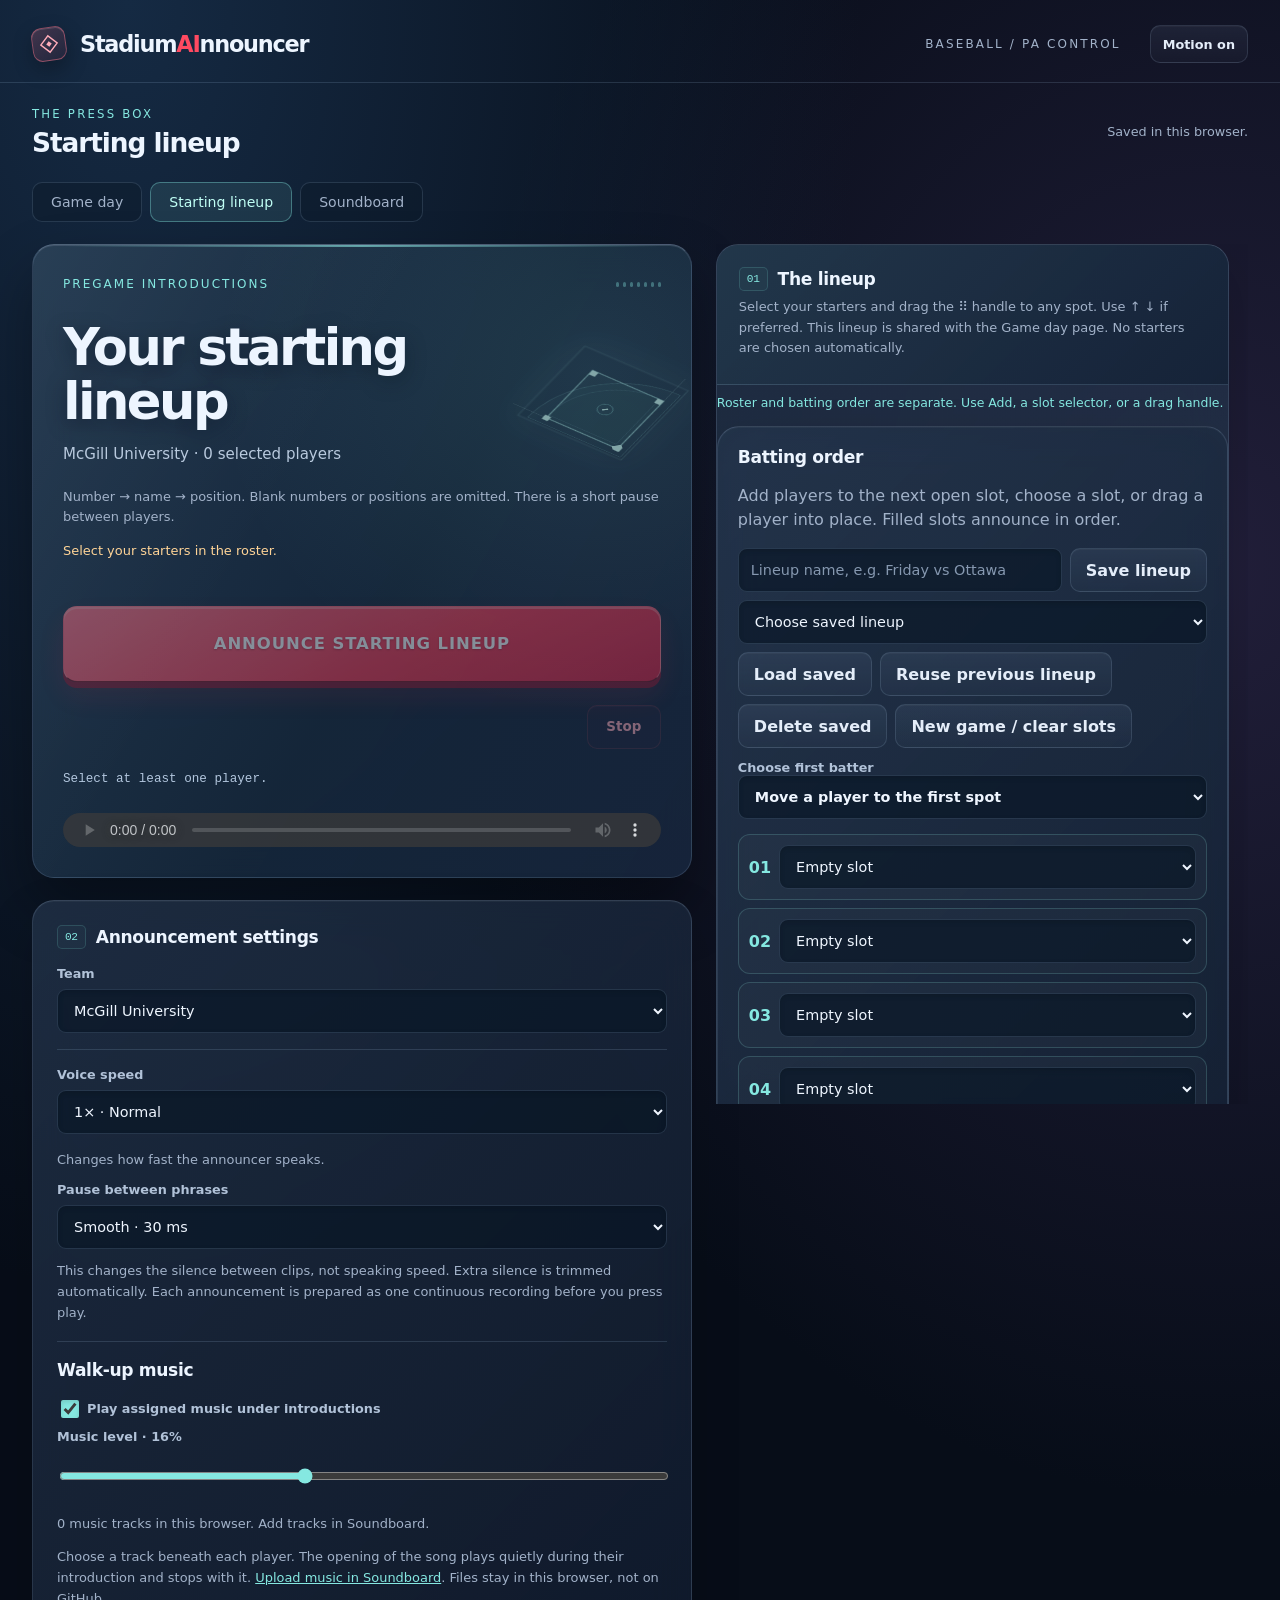
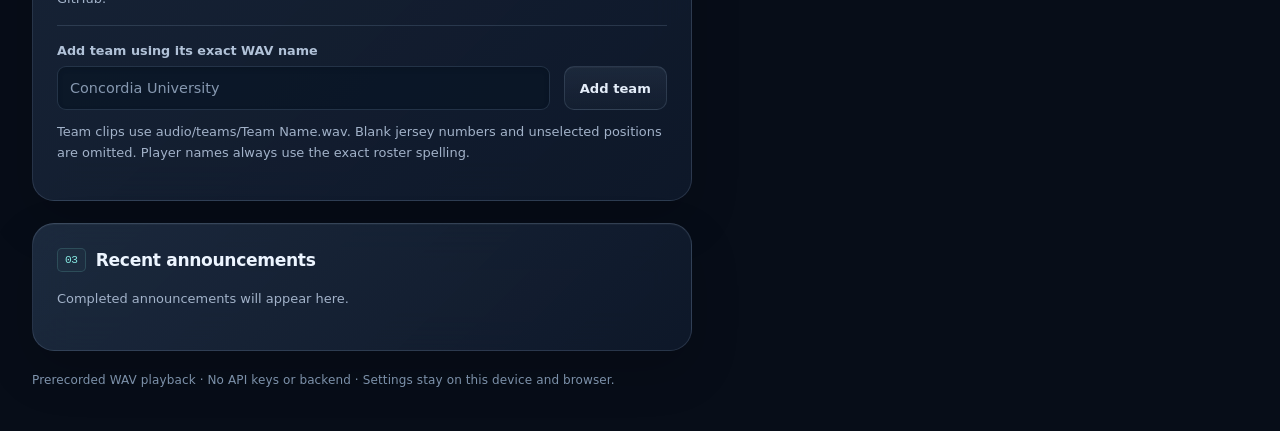
==== commit 9f8ee480: "Add reusable lineups, roster editing, batting slots and ordinal introductions" ====
--- a/starting-lineup.html
+++ b/starting-lineup.html
@@ -18,36 +18,19 @@
 
 .page-tabs{display:flex;gap:8px;margin:0 0 22px}.page-tabs a{padding:11px 18px;border:1px solid var(--line);border-radius:10px;color:var(--muted);text-decoration:none;font-size:.88rem;background:#0c1a2b80}.page-tabs a[aria-current]{color:#c0fff5;background:#85e8e11a;border-color:#85e8e15e}.page-tabs a:focus-visible{outline:3px solid var(--cyan);outline-offset:3px}
 [hidden]{display:none!important}.starting-card .name{font-size:clamp(2rem,4vw,3.3rem)}.starting-card .sequence{display:flex;flex-direction:column;max-height:370px;overflow-y:auto;padding-right:5px;scrollbar-width:thin}.lineup-entry{display:flex;align-items:center;gap:12px;border:1px solid #b3dafa1c;border-radius:10px;padding:13px;background:#06162566}.lineup-entry.active{border-color:#85e8e18c;background:#85e8e11b}.lineup-entry .order{font:600 .85rem ui-monospace,monospace;color:var(--cyan);min-width:26px}.lineup-entry strong{display:block;font-size:.98rem}.lineup-entry small{display:block;color:var(--muted);font-size:.8rem;margin-top:5px}.lineup-transport{display:flex;justify-content:flex-end}.lineup-transport #previous,.lineup-transport #next{display:none}.starting-card #batterNumber{display:none}.starting-card .primary{letter-spacing:.055em}#lineupWarning{color:#ffd497}
-</style><link rel="stylesheet" href="stadium-extras.css?v=1"></head><body><header><div class="brand-mark" aria-hidden="true"><svg viewBox="0 0 24 24" fill="none"><path d="M12 3 21 12 12 21 3 12Z" stroke="#ffacb9" stroke-width="1.5"/><path d="m9 12 3-3 3 3-3 3Z" fill="#ffacb9"/></svg></div><strong>Stadium<span>AI</span>nnouncer</strong><p>BASEBALL / PA CONTROL</p><button id="motionToggle" class="motion-toggle" type="button" aria-pressed="true" aria-label="Toggle decorative motion">Motion on</button></header><main><div class="topline"><div><div class="desk-label">The press box</div><h1>Starting lineup</h1></div><span class="help" id="saveStatus">Settings save in this browser.</span></div><nav class="page-tabs" aria-label="Announcer pages"><a href="index.html" >Game day</a><a href="starting-lineup.html" aria-current="page">Starting lineup</a><a href="soundboard.html">Soundboard</a></nav><div class="layout"><section><div class="panel batter starting-card"><div class="graphic-wrap" aria-hidden="true"><div class="diamond-art"><svg viewBox="0 0 200 200" fill="none"><path d="M100 183 22 105A110 110 0 0 1 178 105Z" fill="#72d3ca0a" stroke="#a5f4ec" stroke-opacity=".25"/><path d="M100 163 43 106A80 80 0 0 1 157 106Z" stroke="#a5f4ec" stroke-opacity=".16"/><path d="m100 170-60-60 60-60 60 60Z" fill="#7fdace0c" stroke="#bafbf2" stroke-width="1.4" stroke-opacity=".65"/><path d="m100 170-88-88m88 88 88-88" stroke="#cffcf3" stroke-opacity=".2"/><path d="m100 50 5 5-5 5-5-5Zm55 55 5 5-5 5-5-5Zm-115 0 5 5-5 5-5-5Zm55 60h10v5l-5 5-5-5Z" fill="#d1fff3"/><circle cx="100" cy="110" r="8" stroke="#9beee2" stroke-opacity=".5"/><path d="M97 110h6" stroke="#d1fff3" stroke-width="2"/></svg></div></div><div class="batter-top"><div class="eyebrow" id="slot">Current batter</div><div class="meter" aria-hidden="true"><i></i><i></i><i></i><i></i><i></i><i></i><i></i></div></div><div class="name" id="batterName"></div><div class="jersey" id="batterNumber"></div><div class="subtitle" id="batterDetails"></div><p class="help">Number → name → position. Blank numbers or positions are omitted. There is a short pause between players.</p><p id="lineupWarning" class="help"></p><div class="sequence" id="sequence" aria-label="Starting lineup in announcement order"></div><button class="primary" id="announce">ANNOUNCE STARTING LINEUP</button><div class="transport lineup-transport"><button id="previous">← Previous</button><button id="next">Next batter →</button><button class="stop" id="stop" disabled>Stop</button></div><p class="status" id="status" role="status" aria-live="polite">Ready. Check audio before your first announcement.</p><audio id="audio" controls preload="auto" aria-label="Announcement audio"></audio></div><div class="panel settings-panel"><h2><span class="section-index">02</span> Announcement settings</h2><div class="row"><div><label for="team">Team</label><select id="team"></select></div><div hidden><label for="position">Selected player position</label><select id="position"></select></div></div><div style="margin-top:16px"><label for="speed">Voice speed</label><select id="speed"><option value="0.85">0.85× · Slower</option><option value="1">1× · Normal</option><option value="1.1">1.1× · Slightly faster</option><option value="1.25">1.25× · Faster</option><option value="1.5">1.5× · Fastest</option></select><p class="help">Changes how fast the announcer speaks.</p><label for="gap">Pause between phrases</label><select id="gap"><option value="0">Tight · no added pause</option><option value="30">Smooth · 30 ms</option><option value="60">Relaxed · 60 ms</option><option value="100">Measured · 100 ms</option><option value="150">Spacious · 150 ms</option><option value="200">Long pause · 200 ms</option><option value="400">Very long pause · 400 ms</option></select><p class="help">This changes the silence between clips, not speaking speed. Extra silence is trimmed automatically. Each announcement is prepared as one continuous recording before you press play.</p></div><div class="music-settings"><h2>Walk-up music</h2><label><input type="checkbox" id="walkupEnabled">Play assigned music under introductions</label><label for="walkupVolume">Music level · <span id="walkupLevel">16%</span></label><input id="walkupVolume" type="range" min="0" max="40" step="1" value="16"><p class="help" id="musicLibraryStatus">Loading your music library…</p><p class="help">Choose a track beneath each player. The opening of the song plays quietly during their introduction and stops with it. <a href="soundboard.html">Upload music in Soundboard</a>. Files stay in this browser, not on GitHub.</p></div><form id="teamForm" class="row" style="margin-top:16px"><div><label for="newTeam">Add team using its exact WAV name</label><input id="newTeam" placeholder="Concordia University" maxlength="100" required></div><button type="submit">Add team</button></form><p class="help">Team clips use audio/teams/Team Name.wav. Blank jersey numbers and unselected positions are omitted. Player names always use the exact roster spelling.</p></div><div class="panel"><h2><span class="section-index">03</span> Recent announcements</h2><p class="help" id="emptyHistory">Completed announcements will appear here.</p><ol class="history" id="history"></ol></div></section><section class="right-rail" aria-label="Roster and audio checklist" tabindex="0"><div class="panel roster-panel"><div class="roster-heading"><h2><span class="section-index">01</span> The lineup</h2><p class="help">Select your starters and drag the ⠿ handle to any spot. Use ↑ ↓ if preferred. This lineup is shared with the Game day page. No starters are chosen automatically.</p><div class="toolbar"><button id="all">Select all</button><button id="none">Clear lineup</button></div></div><p class="reorder-status" id="reorderStatus" role="status" aria-live="polite"></p><div class="scroll" tabindex="0" aria-label="Scrollable player roster"><table><thead><tr><th>In</th><th>Player</th><th>Jersey</th><th>Position</th><th>Order</th></tr></thead><tbody id="roster"></tbody></table></div></div><div class="panel audio-panel"><details><summary>Audio checklist</summary><p class="help">All 29 player clips are included. Check all roster clips and the selected team's clip on your website. This checks that each WAV loads, not whether the spoken name is correct.</p><button id="check">Check audio files</button><p class="help" id="checkStatus">Check that all required recordings are ready to play.</p><ul class="files" id="files"></ul><details><summary>Additional number clips included</summary><p class="help">These clips are included alongside Number One.wav through Number Ten.wav. Use Check audio files above to verify loading.</p><ul class="files" id="missingNumbers"></ul></details></details></div></section></div><footer>Prerecorded WAV playback · No API keys or backend · Settings stay on this device and browser.</footer></main><script src="stadium-media.js?v=1"></script><script>
+</style><link rel="stylesheet" href="stadium-extras.css?v=1"><link rel="stylesheet" href="lineup-manager.css?v=3"></head><body><header><div class="brand-mark" aria-hidden="true"><svg viewBox="0 0 24 24" fill="none"><path d="M12 3 21 12 12 21 3 12Z" stroke="#ffacb9" stroke-width="1.5"/><path d="m9 12 3-3 3 3-3 3Z" fill="#ffacb9"/></svg></div><strong>Stadium<span>AI</span>nnouncer</strong><p>BASEBALL / PA CONTROL</p><button id="motionToggle" class="motion-toggle" type="button" aria-pressed="true" aria-label="Toggle decorative motion">Motion on</button></header><main><div class="topline"><div><div class="desk-label">The press box</div><h1>Starting lineup</h1></div><span class="help" id="saveStatus">Settings save in this browser.</span></div><nav class="page-tabs" aria-label="Announcer pages"><a href="index.html" >Game day</a><a href="starting-lineup.html" aria-current="page">Starting lineup</a><a href="soundboard.html">Soundboard</a></nav><div class="layout"><section><div class="panel batter starting-card"><div class="graphic-wrap" aria-hidden="true"><div class="diamond-art"><svg viewBox="0 0 200 200" fill="none"><path d="M100 183 22 105A110 110 0 0 1 178 105Z" fill="#72d3ca0a" stroke="#a5f4ec" stroke-opacity=".25"/><path d="M100 163 43 106A80 80 0 0 1 157 106Z" stroke="#a5f4ec" stroke-opacity=".16"/><path d="m100 170-60-60 60-60 60 60Z" fill="#7fdace0c" stroke="#bafbf2" stroke-width="1.4" stroke-opacity=".65"/><path d="m100 170-88-88m88 88 88-88" stroke="#cffcf3" stroke-opacity=".2"/><path d="m100 50 5 5-5 5-5-5Zm55 55 5 5-5 5-5-5Zm-115 0 5 5-5 5-5-5Zm55 60h10v5l-5 5-5-5Z" fill="#d1fff3"/><circle cx="100" cy="110" r="8" stroke="#9beee2" stroke-opacity=".5"/><path d="M97 110h6" stroke="#d1fff3" stroke-width="2"/></svg></div></div><div class="batter-top"><div class="eyebrow" id="slot">Current batter</div><div class="meter" aria-hidden="true"><i></i><i></i><i></i><i></i><i></i><i></i><i></i></div></div><div class="name" id="batterName"></div><div class="jersey" id="batterNumber"></div><div class="subtitle" id="batterDetails"></div><p class="help">Number → name → position. Blank numbers or positions are omitted. There is a short pause between players.</p><p id="lineupWarning" class="help"></p><div class="sequence" id="sequence" aria-label="Starting lineup in announcement order"></div><button class="primary" id="announce">ANNOUNCE STARTING LINEUP</button><div class="transport lineup-transport"><button id="previous">← Previous</button><button id="next">Next batter →</button><button class="stop" id="stop" disabled>Stop</button></div><p class="status" id="status" role="status" aria-live="polite">Ready. Check audio before your first announcement.</p><audio id="audio" controls preload="auto" aria-label="Announcement audio"></audio></div><div class="panel settings-panel"><h2><span class="section-index">02</span> Announcement settings</h2><div class="row"><div><label for="team">Team</label><select id="team"></select></div><div hidden><label for="position">Selected player position</label><select id="position"></select></div></div><div style="margin-top:16px"><label for="speed">Voice speed</label><select id="speed"><option value="0.85">0.85× · Slower</option><option value="1">1× · Normal</option><option value="1.1">1.1× · Slightly faster</option><option value="1.25">1.25× · Faster</option><option value="1.5">1.5× · Fastest</option></select><p class="help">Changes how fast the announcer speaks.</p><label for="gap">Pause between phrases</label><select id="gap"><option value="0">Tight · no added pause</option><option value="30">Smooth · 30 ms</option><option value="60">Relaxed · 60 ms</option><option value="100">Measured · 100 ms</option><option value="150">Spacious · 150 ms</option><option value="200">Long pause · 200 ms</option><option value="400">Very long pause · 400 ms</option></select><p class="help">This changes the silence between clips, not speaking speed. Extra silence is trimmed automatically. Each announcement is prepared as one continuous recording before you press play.</p></div><div class="music-settings"><h2>Walk-up music</h2><label><input type="checkbox" id="walkupEnabled">Play assigned music under introductions</label><label for="walkupVolume">Music level · <span id="walkupLevel">16%</span></label><input id="walkupVolume" type="range" min="0" max="40" step="1" value="16"><p class="help" id="musicLibraryStatus">Loading your music library…</p><p class="help">Choose a track beneath each player. The opening of the song plays quietly during their introduction and stops with it. <a href="soundboard.html">Upload music in Soundboard</a>. Files stay in this browser, not on GitHub.</p></div><form id="teamForm" class="row" style="margin-top:16px"><div><label for="newTeam">Add team using its exact WAV name</label><input id="newTeam" placeholder="Concordia University" maxlength="100" required></div><button type="submit">Add team</button></form><p class="help">Team clips use audio/teams/Team Name.wav. Blank jersey numbers and unselected positions are omitted. Player names always use the exact roster spelling.</p></div><div class="panel"><h2><span class="section-index">03</span> Recent announcements</h2><p class="help" id="emptyHistory">Completed announcements will appear here.</p><ol class="history" id="history"></ol></div></section><section class="right-rail" aria-label="Roster and audio checklist" tabindex="0"><div class="panel roster-panel"><div class="roster-heading"><h2><span class="section-index">01</span> The lineup</h2><p class="help">Select your starters and drag the ⠿ handle to any spot. Use ↑ ↓ if preferred. This lineup is shared with the Game day page. No starters are chosen automatically.</p><div class="toolbar"><button id="all">Select all</button><button id="none">Clear lineup</button></div></div><p class="reorder-status" id="reorderStatus" role="status" aria-live="polite"></p><div class="scroll" tabindex="0" aria-label="Scrollable player roster"><table><thead><tr><th>In</th><th>Player</th><th>Jersey</th><th>Position</th><th>Order</th></tr></thead><tbody id="roster"></tbody></table></div></div><div class="panel audio-panel"><details><summary>Audio checklist</summary><p class="help">Michael Zampardi needs his own name WAV. Upload player recordings in the roster. Check all roster clips and the selected team's clip on your website. This checks that each WAV loads, not whether the spoken name is correct.</p><button id="check">Check audio files</button><p class="help" id="checkStatus">Check that all required recordings are ready to play.</p><ul class="files" id="files"></ul><details><summary>Additional number clips included</summary><p class="help">These clips are included alongside Number One.wav through Number Ten.wav. Use Check audio files above to verify loading.</p><ul class="files" id="missingNumbers"></ul></details></details></div></section></div><footer>Prerecorded WAV playback · No API keys or backend · Settings stay on this device and browser.</footer></main><script src="stadium-media.js?v=3"></script><script src="lineup-model.js?v=3"></script><script>
 'use strict';
 const IS_STARTING_LINEUP=true;
 // Single-page, dependency-free application. Audio paths are relative to index.html.
-const originalRoster=[[23,'Dylan Yang'],['','Reid Weinstein'],['','Justin Vaillancourt'],['','Matthew McKay'],[20,'Will Greer'],[5,'Agastya Kushari'],[6,'Gabriel Maffucci-Fitanides'],[16,'Radbod Yazdanfar'],[12,'Tate Spence'],[7,'Marcus De La Cruz'],['','Keane Santos'],['','Matthew Baici'],['','Sri Paturi'],[52,'Alex Strapko'],[10,'Xavier Felx'],[17,'Sam Walsh'],['','Andrew Mueller'],['','Vincent Douville'],[29,'Bentley Dodson'],[45,'Dawson Kusel'],[13,'Gabriel Recque-Cruz'],[22,'Jackson Cohen'],['','William Durnford'],['','Matt Weitzman'],['','Owen Wong'],[37,'Davis Nickel'],['','Gabriel Vaillancourt'],[8,'Nathaniel Steffler'],[9,'Robby Glusker']];
+const originalRoster=[[23,'Dylan Yang'],['','Reid Weinstein'],['','Justin Vaillancourt'],['','Matthew McKay'],[20,'Will Greer'],[5,'Agastya Kushari'],[6,'Gabriel Maffucci-Fitanides'],[16,'Radbod Yazdanfar'],[12,'Tate Spence'],[7,'Marcus De La Cruz'],['','Keane Santos'],['','Matthew Baici'],['','Sri Paturi'],[52,'Alex Strapko'],[10,'Xavier Felx'],[17,'Sam Walsh'],['','Andrew Mueller'],['','Vincent Douville'],[29,'Bentley Dodson'],[45,'Dawson Kusel'],[13,'Gabriel Recque-Cruz'],['','Michael Zampardi'],['','William Durnford'],['','Matt Weitzman'],['','Owen Wong'],[37,'Davis Nickel'],['','Gabriel Vaillancourt'],[8,'Nathaniel Steffler'],[9,'Robby Glusker']];
 const positions={'':'Position not set','Pitcher':'The Pitcher','Catcher':'The Catcher','First Baseman':'The First Baseman','Second Baseman':'The Second Baseman','Third Baseman':'The Third Baseman','Shortstop':'The Shortstop','Left Fielder':'Left Fielder','Center Fielder':'The Center Fielder','Right Fielder':'The Right Fielder','Designated Hitter':'The Designated Hitter'};
 const small=['Zero','One','Two','Three','Four','Five','Six','Seven','Eight','Nine','Ten','Eleven','Twelve','Thirteen','Fourteen','Fifteen','Sixteen','Seventeen','Eighteen','Nineteen'];
 function numberWords(n){if(n==='00')return 'Zero Zero';const v=Number(n);return v<20?small[v]:['','','Twenty','Thirty','Forty','Fifty','Sixty','Seventy','Eighty','Ninety'][Math.floor(v/10)]+(v%10?' '+small[v%10]:'');}
 const $=id=>document.getElementById(id), key='stadiumainnouncer.modular.v1';
 const includedTeams=["La Fléche","Carleton University","Ottawa University","Drummondville","éduoard mont-pétit","Université de Montréal","John Abbott College","McGill University"];
-let state={players:originalRoster.map(([number,name],id)=>({id,name,number:String(number),position:'',active:true})),teams:[...includedTeams],team:'McGill University',current:0};
-try {
- const saved=JSON.parse(localStorage.getItem(key));
- if(saved && Array.isArray(saved.players)) {
-  const renamed={"Justin Vaillanourt":"Justin Vaillancourt","Matthew Mckay":"Matthew McKay","Gabriel Mfucci":"Gabriel Maffucci-Fitanides","Gabriel Vaillanourt":"Gabriel Vaillancourt"};
-  const selected=saved.players.find(p=>p && p.id===saved.current);
-  const selectedName=selected && (renamed[selected.name]||selected.name);
-  saved.players=saved.players.filter(p=>p && p.name!=='Mont Phelps').map(p=>{
-   const name=renamed[p.name]||p.name;
-   return {...p,name,id:originalRoster.findIndex(row=>row[1]===name)};
-  });
-  saved.current=saved.players.find(p=>p.name===selectedName)?.id??0;
- }
- if(saved && Array.isArray(saved.players) && saved.players.length===originalRoster.length &&
- new Set(saved.players.map(p=>p.id)).size===originalRoster.length &&
- saved.players.every(p=>originalRoster[p.id] && originalRoster[p.id][1]===p.name &&
- /^(|[0-9]{1,2})$/.test(p.number) && Object.hasOwn(positions,p.position) && typeof p.active==='boolean') &&
- Array.isArray(saved.teams) && saved.teams.length && saved.teams.every(t=>typeof t==='string' && t.length<=100 && !/[\\\\/]/.test(t)) &&
- saved.teams.includes(saved.team)) state=saved;
-} catch(e) {}
+let state={players:originalRoster.map(([number,name],id)=>({id,name,number:String(number),position:'',active:false})),teams:[...includedTeams],team:'McGill University',current:0};
+try {const saved=JSON.parse(localStorage.getItem(key));if(saved && Array.isArray(saved.players) && Array.isArray(saved.teams))state=saved;}catch(e){}
+state=LineupModel.normalize(state);
 
 state.teams=[...new Set([...includedTeams,...state.teams])];
 state.gapMs=[0,30,60,100,150,200,400].includes(state.gapMs)?state.gapMs:30;
@@ -57,22 +40,22 @@
 let busy=false,history=[],checks=new Map(),checkRun=false;
 const audio=$('audio');
 function save(){try{localStorage.setItem(key,JSON.stringify(state));$('saveStatus').textContent='Saved in this browser.';}catch(e){$('saveStatus').textContent='Browser storage unavailable. Changes last until this page closes.';}}
-function lineup(){return state.players.filter(p=>p.active)}
+function lineup(){return state.slots.map(id=>state.players.find(p=>p.id===id)).filter(Boolean)}
 function current(){const list=lineup();return list.find(p=>p.id===state.current)||list[0]}
 function path(folder,name){return 'audio/'+folder+'/'+name+'.wav'}
 function url(p){return p.split('/').map(encodeURIComponent).join('/')+(p.startsWith('audio/positions/')?'?voice=positions-v2':'')}
-function playerIntro(p){return [...(p.number!==''?[path('numbers','Number '+numberWords(p.number))]:[]),path('players',p.name),...(p.position?[path('positions',positions[p.position])]:[])];}
+function playerIntro(p,i=lineup().findIndex(x=>x.id===p.id)){const phrase=LineupModel.phrase(i);return [...(state.introStyle==='names'?[]:[state.orderClips[phrase]?'local:'+state.orderClips[phrase]:path('phrases',phrase)]),...(p.position?[path('positions',positions[p.position])]:[]),(p.nameAudioId?'local:'+p.nameAudioId:path('players',p.name))];}
 function segments(p){return p?lineup().flatMap(playerIntro):[];}
 function renderStartingLineup(){
  const list=lineup();$('slot').textContent='Pregame introductions';$('batterName').textContent='Your starting lineup';$('batterDetails').textContent=state.team+' · '+list.length+' selected players';
- const incomplete=list.filter(p=>p.number===''||!p.position);
- $('lineupWarning').textContent=!list.length?'Select your starters in the roster.':(list.length>10?'You have '+list.length+' players selected. Check that only your starters are included. ':'')+(incomplete.length?incomplete.length+' player(s) have a blank number or position. Those parts will not be spoken.':'');
- $('sequence').replaceChildren(...list.map((p,i)=>{const row=node('div',undefined,'lineup-entry');row.append(node('span',String(i+1).padStart(2,'0'),'order'));const details=node('div');details.append(node('strong',(p.number!==''?'#'+p.number+' · ':'')+p.name),node('small',p.position||'Position not set'));row.append(details);return row;}));
+ const incomplete=list.filter(p=>!p.position);
+ $('lineupWarning').textContent=!list.length?'Select your starters in the roster.':(list.length>10?'You have '+list.length+' players selected. Check that only your starters are included. ':'')+(incomplete.length?incomplete.length+' player(s) have a blank position. Those parts will not be spoken.':'');
+ $('sequence').replaceChildren(...list.map((p,i)=>{const row=node('div',undefined,'lineup-entry');row.append(node('span',String(i+1).padStart(2,'0'),'order'));const details=node('div');details.append(node('strong',LineupModel.phrase(i)+' · '+p.name),node('small',p.position||'Position not set'));row.append(details);return row;}));
 }
 
 function node(tag,text,cls){const e=document.createElement(tag);if(text!==undefined)e.textContent=text;if(cls)e.className=cls;return e;}
 function fillPositions(select,value){select.replaceChildren();for(const [k,v]of Object.entries(positions)){const o=node('option',k||v);o.value=k;select.append(o)}select.value=value;}
-function render(){const p=current();if(p)state.current=p.id;$('slot').textContent=p?'Current batter · '+(lineup().findIndex(x=>x.id===p.id)+1)+' / '+lineup().length:'Current batter';$('batterName').textContent=p?p.name:'Set your lineup';$('batterNumber').textContent=p?(p.number!==''?'#'+p.number:'Jersey number not set'):'';$('batterDetails').textContent=p?state.team+' · '+(p.position||'Position not set'):'Select at least one player below.';$('sequence').replaceChildren(...segments(p).map(s=>node('span',s.split('/').pop().slice(0,-4),'clip')));$('team').replaceChildren(...state.teams.map(t=>{const o=node('option',t);o.value=t;return o}));$('team').value=state.team;fillPositions($('position'),p?p.position:'');$('position').disabled=!p||busy;$('announce').disabled=!p||busy;$('previous').disabled=!p||busy;$('next').disabled=!p||busy;$('stop').disabled=!busy;$('team').disabled=busy;$('roster').replaceChildren();for(const [i,player]of state.players.entries()){const tr=node('tr',undefined,p&&p.id===player.id?'selected':'');const inCell=node('td'),cb=document.createElement('input');cb.type='checkbox';cb.checked=player.active;cb.disabled=busy;cb.setAttribute('aria-label','Include '+player.name);cb.onchange=()=>{player.active=cb.checked;save();render()};inCell.append(cb);const playerCell=node('td',undefined,'playercell'),jump=node('button',player.name);jump.disabled=busy;jump.onclick=()=>{player.active=true;state.current=player.id;save();render()};playerCell.append(jump);const nc=node('td'),num=document.createElement('input');num.type='text';num.inputMode='numeric';num.maxLength=2;num.value=player.number;num.placeholder='?';num.disabled=busy;num.setAttribute('aria-label','Jersey number for '+player.name);num.onchange=()=>{const v=num.value.trim();if(!/^(|[0-9]{1,2})$/.test(v)){num.value=player.number;return}player.number=v;save();render()};nc.append(num);const pc=node('td'),sel=document.createElement('select');fillPositions(sel,player.position);sel.disabled=busy;sel.setAttribute('aria-label','Position for '+player.name);sel.onchange=()=>{player.position=sel.value;save();render()};pc.append(sel);const order=node('td');for(const [label,d]of [['↑',-1],['↓',1]]){const b=node('button',label);b.disabled=busy||i+d<0||i+d>=state.players.length;b.setAttribute('aria-label','Move '+player.name+(d<0?' up':' down'));b.onclick=()=>{[state.players[i],state.players[i+d]]=[state.players[i+d],state.players[i]];save();render()};order.append(b)}tr.append(inCell,playerCell,nc,pc,order);$('roster').append(tr)}$('all').disabled=busy;$('none').disabled=busy;for(const e of $('teamForm').elements)e.disabled=busy;$('gap').value=String(state.gapMs);$('gap').disabled=busy;$('speed').value=String(state.speed);renderStartingLineup();if(!busy)prepareCurrent();}
+function render(){const p=current();if(p)state.current=p.id;$('slot').textContent=p?'Current batter · '+(lineup().findIndex(x=>x.id===p.id)+1)+' / '+lineup().length:'Current batter';$('batterName').textContent=p?p.name:'Set your lineup';$('batterNumber').textContent=p?(p.number!==''?'#'+p.number:'Jersey number not set'):'';$('batterDetails').textContent=p?state.team+' · '+(p.position||'Position not set'):'Select at least one player below.';$('sequence').replaceChildren(...segments(p).map(s=>node('span',s.split('/').pop().slice(0,-4),'clip')));$('team').replaceChildren(...state.teams.map(t=>{const o=node('option',t);o.value=t;return o}));$('team').value=state.team;fillPositions($('position'),p?p.position:'');$('position').disabled=!p||busy;$('announce').disabled=!p||busy;$('previous').disabled=!p||busy;$('next').disabled=!p||busy;$('stop').disabled=!busy;$('team').disabled=busy;if(window.RosterUI)RosterUI.render();$('all').disabled=busy;$('none').disabled=busy;for(const e of $('teamForm').elements)e.disabled=busy;$('gap').value=String(state.gapMs);$('gap').disabled=busy;$('speed').value=String(state.speed);renderStartingLineup();if(!busy)prepareCurrent();}
 function message(t){$('status').textContent=t}
 // Decode and join WAV samples locally. Playback still uses one ordinary audio element.
 const clipCache=new Map(), announcementCache=new Map();
@@ -110,6 +93,7 @@
  const fade=Math.min(96,Math.floor(out.length/2));for(let i=0;i<fade;i++){out[i]*=i/fade;out[out.length-1-i]*=i/fade;}return out;
 }
 async function loadClip(file){
+ if(file.startsWith('local:')){const blob=await StadiumMedia.getBlob(file.slice(6));return trimEdges(decodeWav(await blob.arrayBuffer()));}
  if(clipCache.has(file))return clipCache.get(file);
  const pending=(async()=>{const controller=new AbortController(),timer=setTimeout(()=>controller.abort(),20000);try{
   const response=await fetch(url(file),{signal:controller.signal});if(!response.ok)throw Error('HTTP '+response.status);
@@ -165,14 +149,14 @@
 $('speed').onchange=()=>{state.speed=Number($('speed').value);applyVoiceSpeed();save();if(busy)message('Announcing the starting lineup at '+state.speed+'×');else if(prepared)message(readyMessage());};
 $('gap').onchange=()=>{state.gapMs=Number($('gap').value);save();render();};
 function advance(d){const list=lineup();if(busy||!list.length)return;state.current=list[(list.findIndex(p=>p.id===current().id)+d+list.length)%list.length].id;save();render()}
-$('previous').onclick=()=>advance(-1);$('next').onclick=()=>advance(1);$('position').onchange=()=>{current().position=$('position').value;save();render()};$('team').onchange=()=>{state.team=$('team').value;save();render()};$('teamForm').onsubmit=e=>{e.preventDefault();const t=$('newTeam').value.trim().replace(/\.wav$/i,'');if(!t||/[\\/]/.test(t)){message('Use a team filename without a folder path.');return}if(!state.teams.includes(t))state.teams.push(t);state.team=t;$('newTeam').value='';save();render()};$('all').onclick=()=>{state.players.forEach(p=>p.active=true);save();render()};$('none').onclick=()=>{state.players.forEach(p=>p.active=false);save();render()};
+$('previous').onclick=()=>advance(-1);$('next').onclick=()=>advance(1);$('position').onchange=()=>{current().position=$('position').value;save();render()};$('team').onchange=()=>{state.team=$('team').value;save();render()};$('teamForm').onsubmit=e=>{e.preventDefault();const t=$('newTeam').value.trim().replace(/\.wav$/i,'');if(!t||/[\\/]/.test(t)){message('Use a team filename without a folder path.');return}if(!state.teams.includes(t))state.teams.push(t);state.team=t;$('newTeam').value='';save();render()};$('all').onclick=()=>{state.slots=state.players.map(p=>p.id);save();render()};$('none').onclick=()=>{state.slots=Array(9).fill(null);save();render()};
 function requiredFiles(){
 const files=[path('phrases','Now Batting For'),path('teams',state.team)];
 for(const [label,filename] of Object.entries(positions))if(label)files.push(path('positions',filename));
-for(const p of state.players){files.push(path('players',p.name));if(p.number!=='')files.push(path('numbers','Number '+numberWords(p.number)));}
-return [...new Set(files)];
+for(const p of state.players){files.push((p.nameAudioId?'local:'+p.nameAudioId:path('players',p.name)));if(p.number!=='')files.push(path('numbers','Number '+numberWords(p.number)));}
+if(IS_STARTING_LINEUP)files.push(...segments(current()));return [...new Set(files)];
 }
-function probe(file){return new Promise(resolve=>{const a=document.createElement('audio');let timer;const done=ok=>{clearTimeout(timer);a.onloadeddata=null;a.onerror=null;a.removeAttribute('src');a.load();resolve(ok)};a.preload='auto';a.onloadeddata=()=>done(true);a.onerror=()=>done(false);timer=setTimeout(()=>done(false),12000);a.src=url(file);a.load();});}
+function probe(file){if(file.startsWith('local:'))return loadClip(file).then(()=>true,()=>false);return new Promise(resolve=>{const a=document.createElement('audio');let timer;const done=ok=>{clearTimeout(timer);a.onloadeddata=null;a.onerror=null;a.removeAttribute('src');a.load();resolve(ok)};a.preload='auto';a.onloadeddata=()=>done(true);a.onerror=()=>done(false);timer=setTimeout(()=>done(false),12000);a.src=url(file);a.load();});}
 $('check').onclick=async()=>{if(checkRun)return;if(location.protocol==='file:'){$('checkStatus').textContent='For reliable checks, open the GitHub Pages URL with your audio folder uploaded.';return}checkRun=true;$('check').disabled=true;const files=requiredFiles();let done=0,failed=0;$('files').replaceChildren();for(let i=0;i<files.length;i+=4){const group=files.slice(i,i+4);const results=await Promise.all(group.map(probe));results.forEach((ok,j)=>{checks.set(group[j],ok);done++;if(!ok)failed++;$('files').append(node('li',(ok?'Loaded: ':'Missing or unreadable: ')+group[j],ok?'ok':'bad'))});$('checkStatus').textContent=done+' / '+files.length+' checked · '+failed+' missing or unreadable.';}checkRun=false;$('check').disabled=false;};
 [12,13,16,17,20,22,23,29,37,45,52].forEach(n=>$('missingNumbers').append(node('li',path('numbers','Number '+numberWords(String(n))))));render();
 
@@ -187,7 +171,8 @@
 audio.addEventListener('playing',()=>document.body.classList.add('is-playing'));
 for(const event of ['pause','ended','error','emptied'])audio.addEventListener(event,()=>document.body.classList.remove('is-playing'));
 
-</script><script src="stadium-roster.js?v=1"></script></body></html>
+</script><script src="stadium-roster.js?v=3"></script></body></html>
 
 
 
+
--- a/lineup-manager.css
+++ b/lineup-manager.css
@@ -0,0 +1 @@
+.lineup-manager{padding:20px;margin:16px 0}.lineup-manager p,.lineup-manager small,.roster-player small{color:var(--muted);line-height:1.5}.manager-controls{display:flex;flex-wrap:wrap;gap:8px;margin:12px 0}.manager-controls input{flex:1;min-width:160px}.batting-slots{display:grid;gap:8px;margin:15px 0;max-height:540px;overflow:auto}.batting-slot{display:flex;align-items:center;flex-wrap:wrap;gap:8px;padding:10px;border:1px solid #87ded633;border-radius:12px;background:#ffffff06}.batting-slot select{flex:1;min-width:150px}.batting-slot strong{color:var(--cyan)}.manager-roster{display:grid;gap:12px;padding:12px}.roster-player{display:grid;gap:9px;background:#ffffff06;border:1px solid #ffffff18;border-radius:14px;padding:15px}.roster-player>.drag-handle{justify-self:start}.drag-handle{touch-action:none;cursor:grab}.drop-target{outline:2px solid #85e8e1;background:#85e8e125}.voice-upload{display:grid;gap:6px;font-size:.8rem;margin:10px 0}.voice-upload input{max-width:100%;font-size:.8rem}.player-dialog{color:#edf7ff;background:#102735;border:1px solid #85e8e166;border-radius:20px;width:min(460px,90vw);padding:25px}.player-dialog::backdrop{background:#000a;backdrop-filter:blur(8px)}.player-dialog label{display:grid;gap:7px;margin:15px 0}.player-dialog button{margin-right:8px}.intro-clips{margin-top:20px}.intro-clips summary{cursor:pointer;font-weight:bold}.lineup-manager select{max-width:100%}@media(max-width:600px){.lineup-manager{padding:12px}.batting-slot button{padding:8px}.manager-controls button{flex:1}.batting-slots{max-height:440px}}
